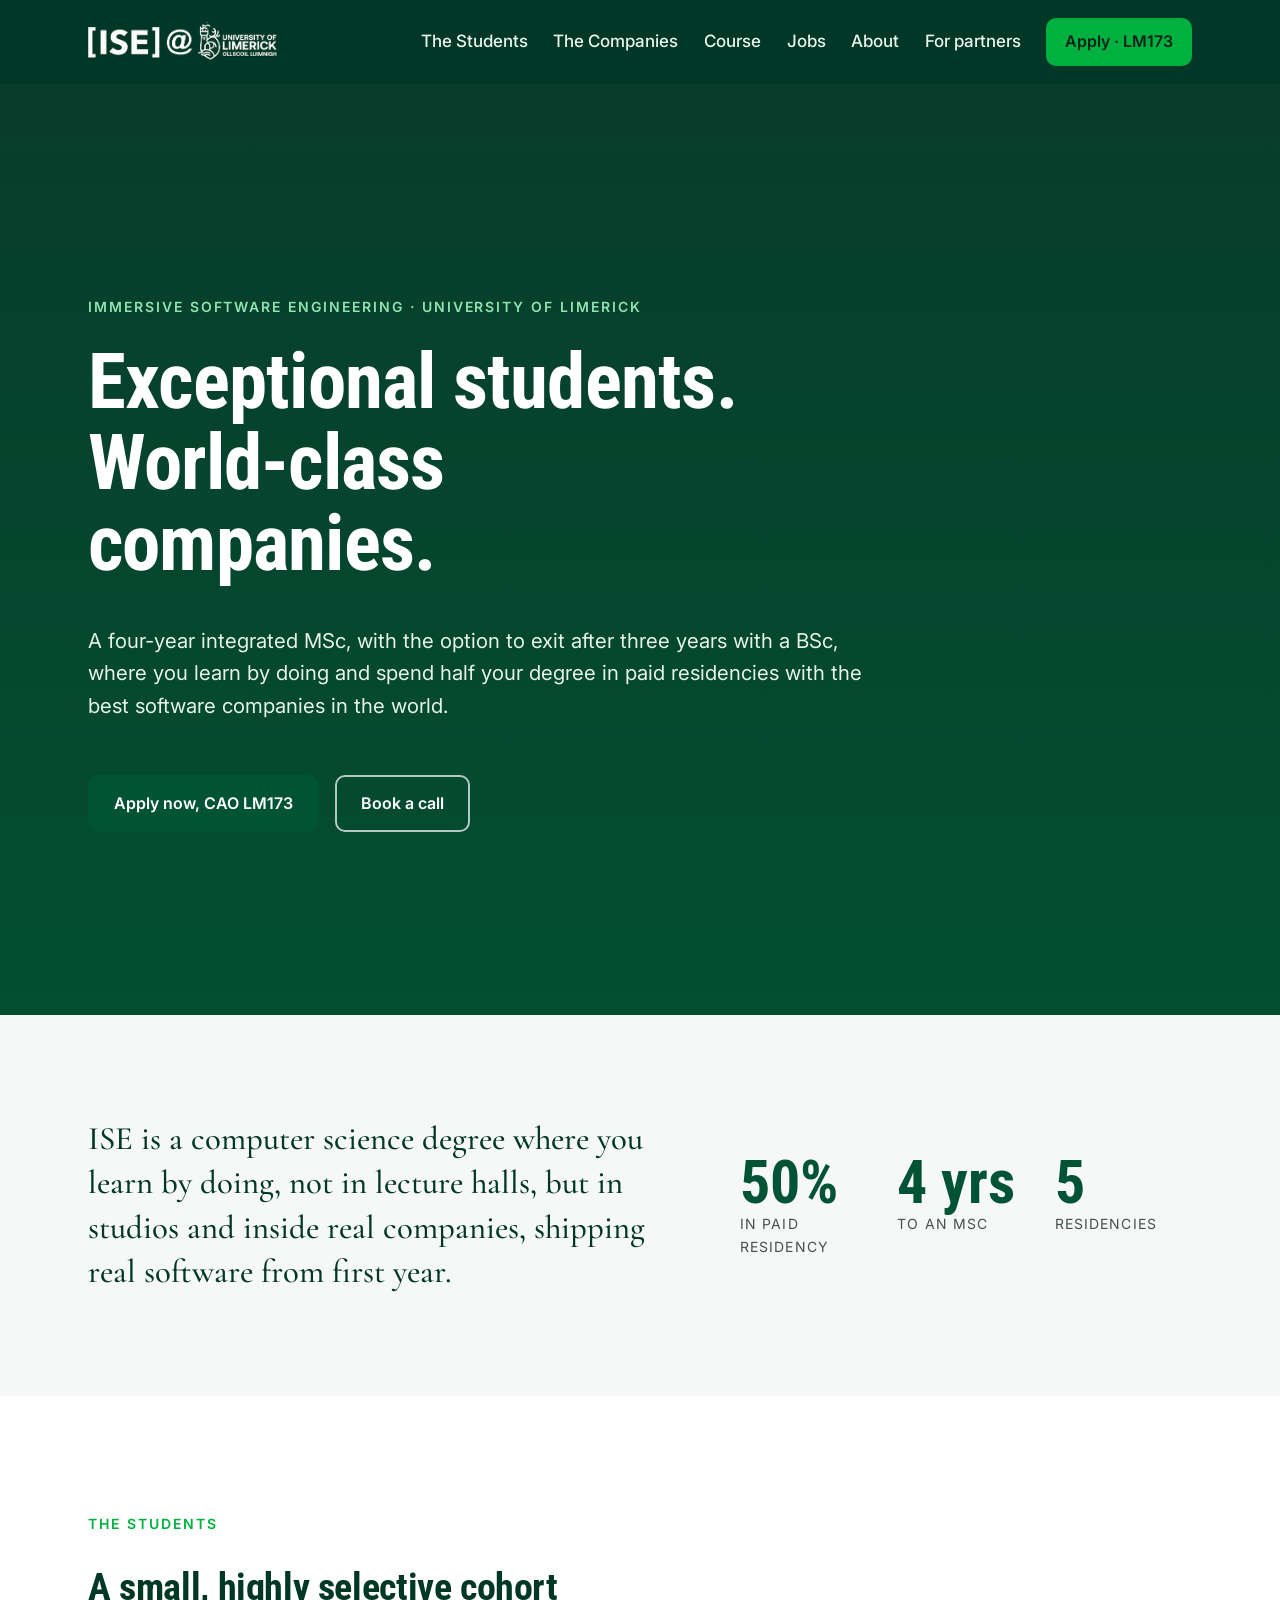
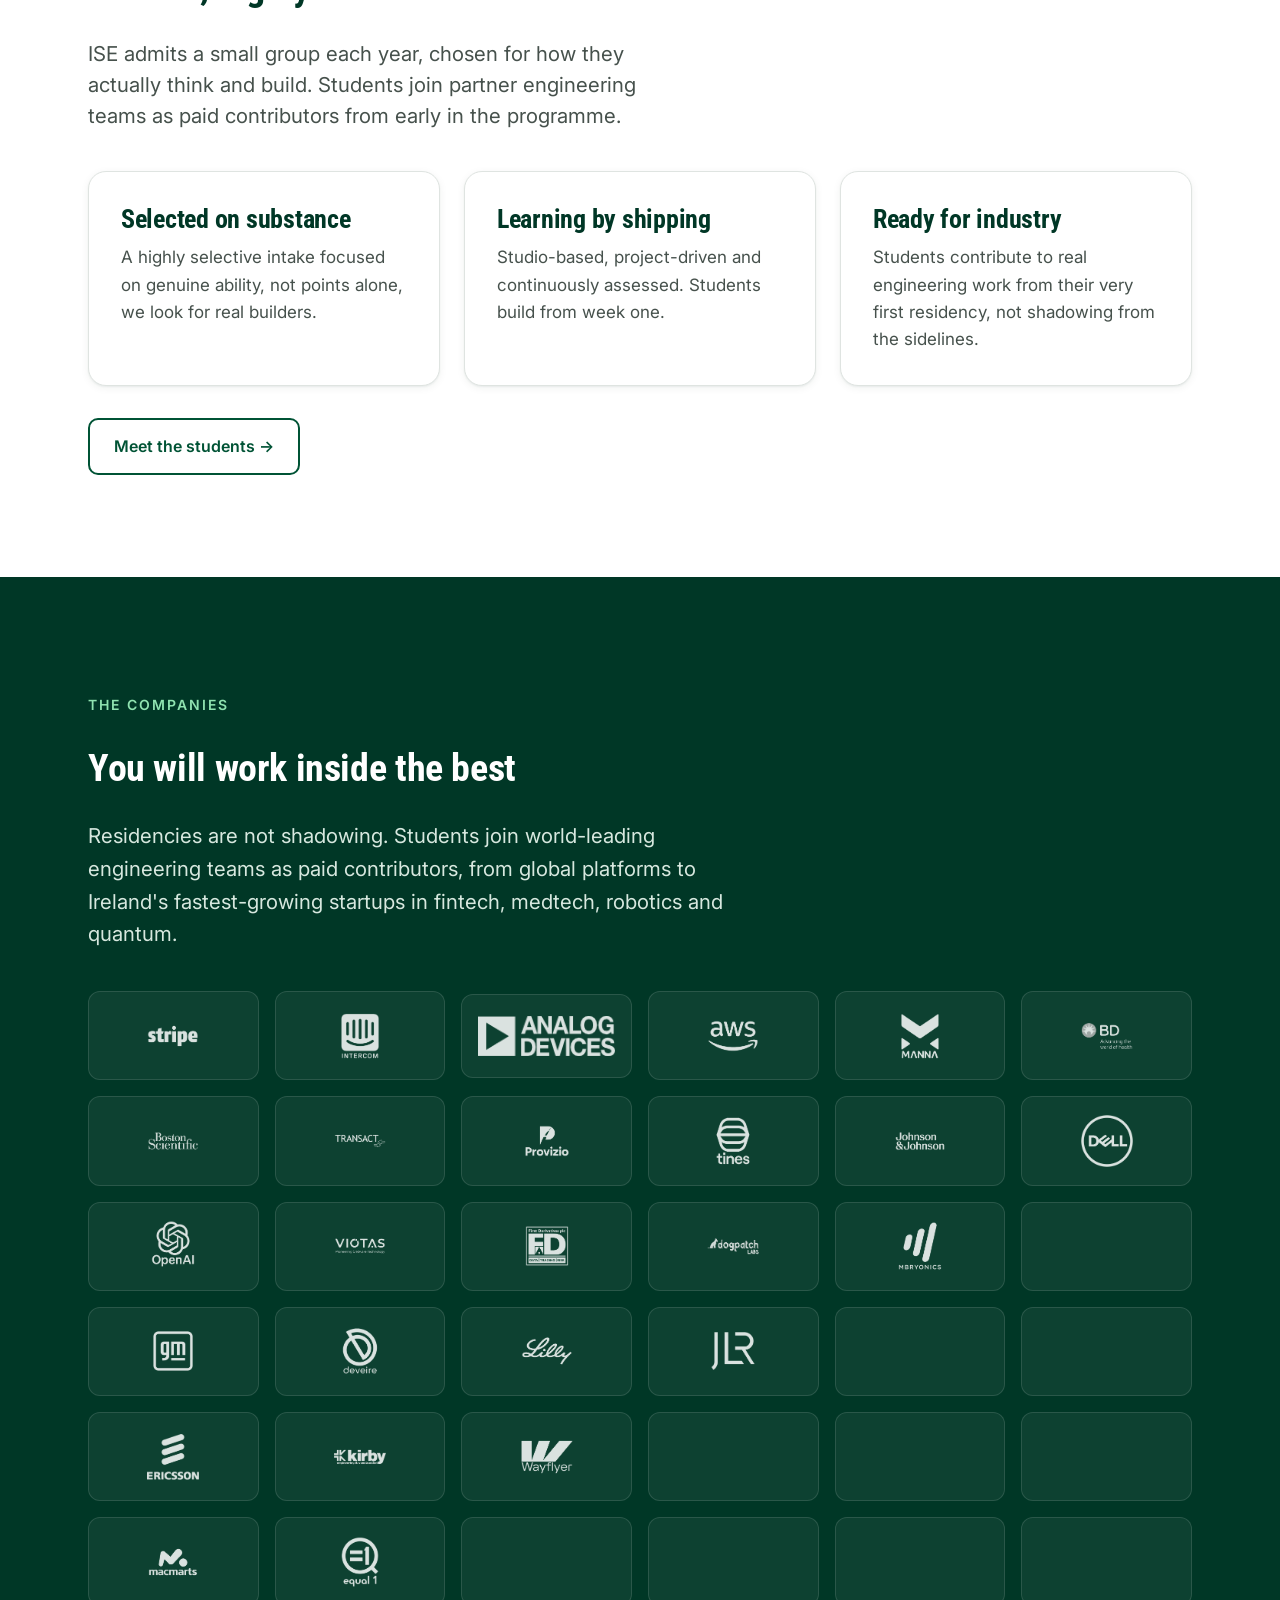
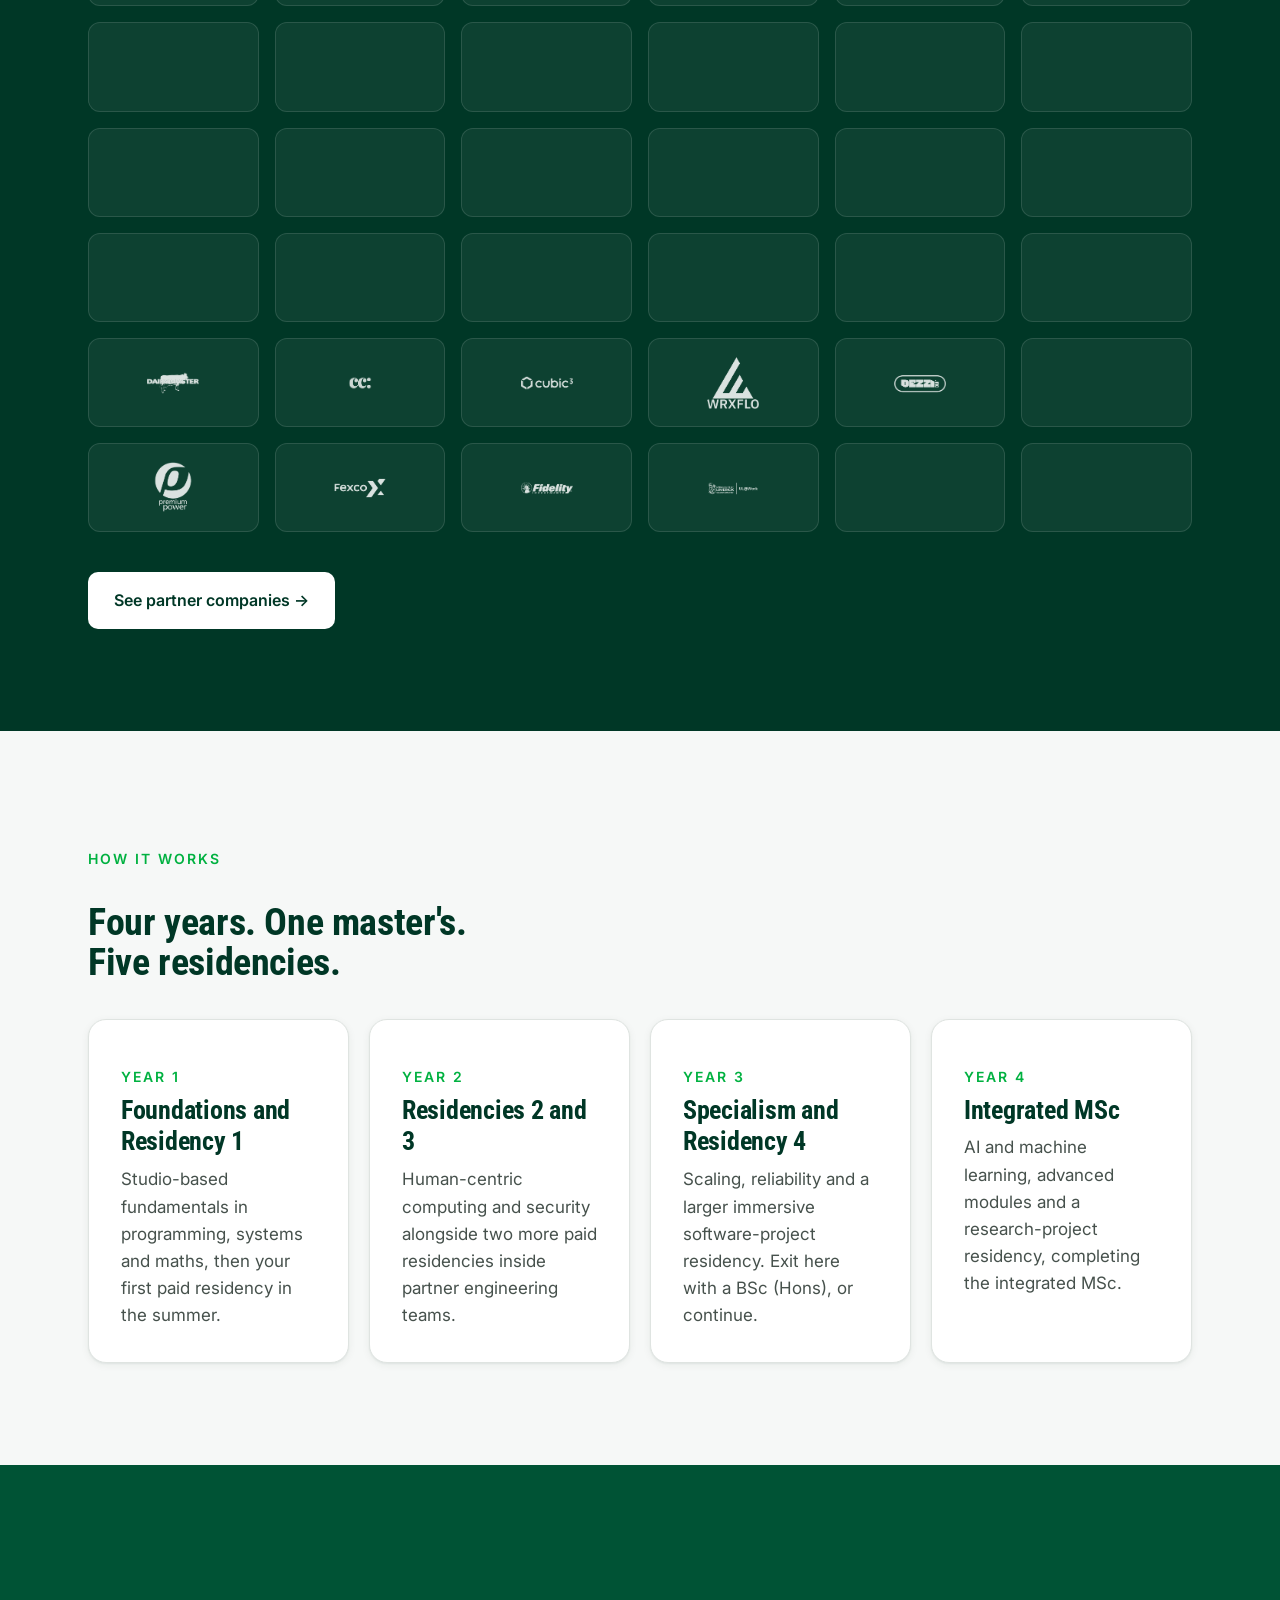
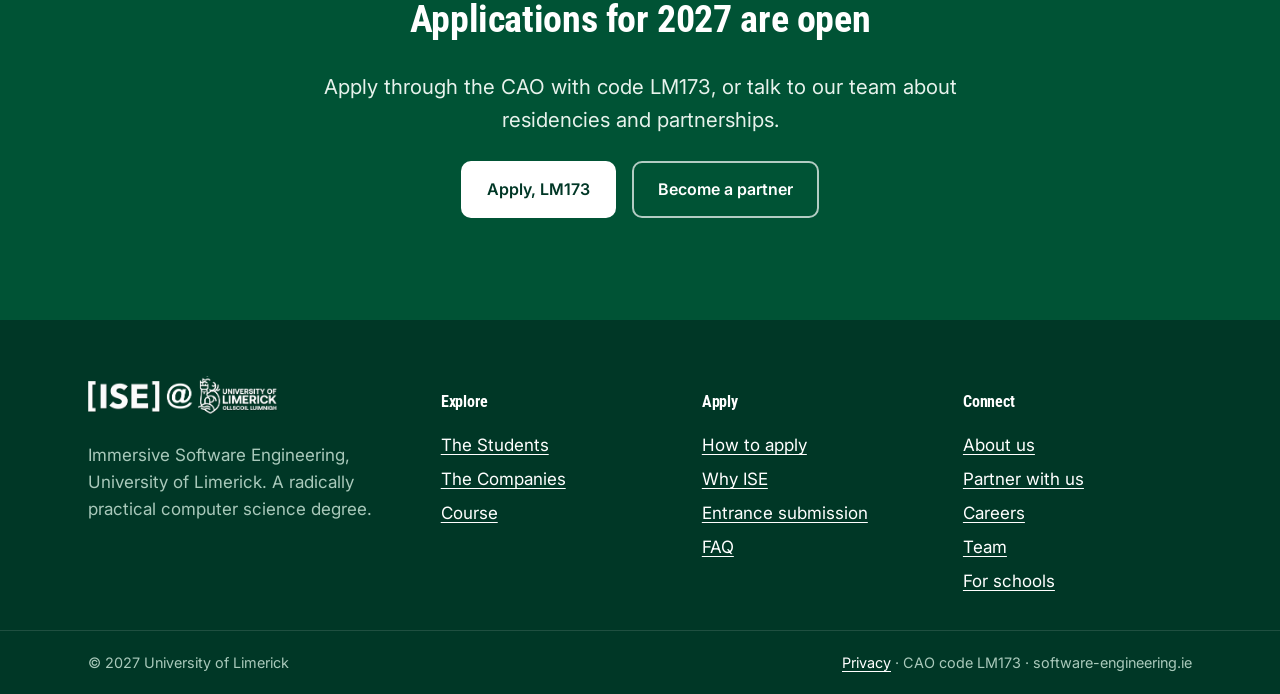
==== home-preview.html @ 16aefa41 "Link testimonial names to LinkedIn; add Justyna's surname Each student's name in the testimonials no" ====
<!doctype html><html lang="en"><head><meta charset="utf-8">
<meta name="viewport" content="width=device-width, initial-scale=1">
<title>ISE, homepage preview</title>
<link rel="preconnect" href="https://fonts.googleapis.com">
<link rel="preconnect" href="https://fonts.gstatic.com" crossorigin>
<link href="https://fonts.googleapis.com/css2?family=Inter:wght@400;500;600;700&family=Cormorant+Garamond:ital,wght@0,500;0,600;1,500&family=Roboto+Condensed:wght@400;500;700&display=swap" rel="stylesheet">
<style>/*
Theme Name: ISE — Hello Elementor Child
Theme URI: https://www.software-engineering.ie
Description: Brand-foundation child theme for Immersive Software Engineering (ISE), University of Limerick. Establishes UL-brand design tokens (colours, typography, spacing) and utility classes consumed by Elementor sections. Parent: Hello Elementor.
Author: ISE / University of Limerick
Template: hello-elementor
Version: 0.1.0
Text Domain: hello-elementor-child
*/

/* =============================================================
   UL BRAND DESIGN TOKENS
   Single CSS source of truth. Mirror these into Elementor
   Site Settings -> Global Colors / Global Fonts.
   Colours confirmed against UL brand guidelines:
     UL Green (core)      #005335   (verify vs #005844 on official kit)
     UL Modern Green      #00B140
     UL Heritage Green    #003726
   Fonts: Saol / Inter / Formula Condensed (brand);
   licence-clean fallbacks: Cormorant Garamond / Inter / Roboto Condensed.
   ============================================================= */
:root {
  /* --- Brand greens --- */
  --ul-green:            #005335;   /* core / primary */
  --ul-green-modern:     #00B140;   /* bright accent, sparing use */
  --ul-green-heritage:   #003726;   /* deep backgrounds, footer */
  --ul-green-050:        #e6efeb;   /* tint for section bands */
  --ul-green-100:        #cde0d8;

  /* --- Neutrals --- */
  --ink:                 #16211c;   /* near-black text, green-cast */
  --ink-70:              #46514c;
  --ink-50:              #6b746f;
  --line:                #dfe4e1;   /* hairline borders */
  --paper:               #ffffff;
  --paper-off:           #f6f8f7;   /* off-white section bg */

  /* --- Typography --- */
  --font-display: "Roboto Condensed", "Formula Condensed", "Arial Narrow", sans-serif; /* Spirit / display */
  --font-serif:   "Cormorant Garamond", "Saol", Georgia, "Times New Roman", serif;      /* Heritage / editorial */
  --font-sans:    "Inter", "Helvetica Neue", Arial, sans-serif;                          /* Modern / body + UI */

  --fs-hero:   clamp(2.75rem, 6vw, 5rem);
  --fs-h1:     clamp(2.25rem, 4.5vw, 3.5rem);
  --fs-h2:     clamp(1.75rem, 3vw, 2.5rem);
  --fs-h3:     clamp(1.25rem, 2vw, 1.6rem);
  --fs-lead:   clamp(1.125rem, 1.6vw, 1.375rem);
  --fs-body:   1.0625rem;
  --fs-small:  0.875rem;
  --lh-tight:  1.05;
  --lh-snug:   1.25;
  --lh-body:   1.6;

  /* --- Spacing / layout --- */
  --container:      1200px;
  --container-wide: 1440px;
  --gutter:         clamp(1rem, 4vw, 3rem);
  --section-y:      clamp(3.5rem, 8vw, 7rem);
  --space-1: .5rem; --space-2: 1rem; --space-3: 1.5rem; --space-4: 2rem;
  --space-5: 3rem; --space-6: 4rem;

  /* --- Form --- */
  --radius:    10px;
  --radius-lg: 18px;
  --shadow-sm: 0 1px 2px rgba(3,55,38,.06), 0 2px 8px rgba(3,55,38,.06);
  --shadow-md: 0 8px 30px rgba(3,55,38,.12);
  --focus:     0 0 0 3px rgba(0,177,64,.45);
  --transition: 200ms cubic-bezier(.2,.6,.2,1);
}

/* =============================================================
   BASE
   ============================================================= */
body {
  font-family: var(--font-sans);
  font-size: var(--fs-body);
  line-height: var(--lh-body);
  color: var(--ink);
  background: var(--paper);
  -webkit-font-smoothing: antialiased;
}
h1,h2,h3,h4,h5 { font-family: var(--font-display); font-weight: 700; line-height: var(--lh-tight); letter-spacing: -0.01em; color: var(--ul-green-heritage); text-transform: none; }
h1 { font-size: var(--fs-h1); }
h2 { font-size: var(--fs-h2); }
h3 { font-size: var(--fs-h3); line-height: var(--lh-snug); }
a { color: var(--ul-green); text-underline-offset: 3px; }
a:hover { color: var(--ul-green-modern); }
:focus-visible { outline: none; box-shadow: var(--focus); border-radius: 4px; }

/* =============================================================
   UTILITY CLASSES  (apply via Elementor "CSS Classes" field)
   ============================================================= */
.ise-container { max-width: var(--container); margin-inline: auto; padding-inline: var(--gutter); }
.ise-section   { padding-block: var(--section-y); }
.ise-band      { background: var(--paper-off); }
.ise-band--green    { background: var(--ul-green); color: #fff; }
.ise-band--heritage { background: var(--ul-green-heritage); color: #fff; }
.ise-band--green h1, .ise-band--green h2, .ise-band--green h3,
.ise-band--heritage h1, .ise-band--heritage h2, .ise-band--heritage h3 { color: #fff; }

/* Eyebrow / kicker label */
.ise-eyebrow {
  font-family: var(--font-sans);
  text-transform: uppercase;
  letter-spacing: .14em;
  font-weight: 600;
  font-size: var(--fs-small);
  color: var(--ul-green-modern);
}

/* Editorial serif accent for pull quotes / lead statements */
.ise-serif  { font-family: var(--font-serif); font-weight: 500; font-size: var(--fs-lead); line-height: 1.4; }
.ise-lead   { font-size: var(--fs-lead); color: var(--ink-70); line-height: 1.5; }

/* Buttons */
.ise-btn {
  display: inline-flex; align-items: center; gap: .5rem;
  font-family: var(--font-sans); font-weight: 600; font-size: 1rem;
  padding: .85rem 1.5rem; border-radius: var(--radius);
  text-decoration: none; transition: var(--transition); cursor: pointer;
  border: 2px solid transparent;
}
.ise-btn--primary { background: var(--ul-green); color: #fff; }
.ise-btn--primary:hover { background: var(--ul-green-modern); color: #052; transform: translateY(-1px); }
.ise-btn--ghost { background: transparent; color: var(--ul-green); border-color: var(--ul-green); }
.ise-btn--ghost:hover { background: var(--ul-green); color: #fff; }
.ise-btn--on-dark { background: #fff; color: var(--ul-green-heritage); }
.ise-btn--on-dark.ise-btn--ghost { background: transparent; color: #fff; border-color: rgba(255,255,255,.7); }

/* Hero overlay (place over full-bleed image) */
.ise-hero { position: relative; color: #fff; }
.ise-hero::before {
  content: ""; position: absolute; inset: 0;
  background: linear-gradient(180deg, rgba(3,55,38,.35) 0%, rgba(0,83,53,.78) 100%);
}
.ise-hero > * { position: relative; z-index: 1; }
.ise-hero h1 { color: #fff; font-size: var(--fs-hero); }

/* Stat block */
.ise-stat__num { font-family: var(--font-display); font-weight: 700; font-size: clamp(2.5rem,5vw,3.75rem); color: var(--ul-green); line-height: 1; }
.ise-stat__label { font-size: var(--fs-small); color: var(--ink-70); text-transform: uppercase; letter-spacing: .08em; }

/* Partner logo wall */
.ise-logo-wall { display: grid; grid-template-columns: repeat(auto-fit, minmax(140px,1fr)); gap: clamp(1rem,3vw,2.5rem); align-items: center; }
.ise-logo-wall img { max-height: 46px; width: auto; margin-inline: auto; filter: grayscale(1); opacity: .7; transition: var(--transition); }
.ise-logo-wall img:hover { filter: none; opacity: 1; }

/* Card */
.ise-card { background: #fff; border: 1px solid var(--line); border-radius: var(--radius-lg); box-shadow: var(--shadow-sm); padding: var(--space-4); transition: var(--transition); }
.ise-card:hover { box-shadow: var(--shadow-md); transform: translateY(-2px); }

/* Rounded media */
.ise-media-round img { border-radius: var(--radius-lg); }

/* Footer (heritage green) */
.ise-footer { background: var(--ul-green-heritage); color: #cfe3da; }
.ise-footer a { color: #fff; }
.ise-footer a:hover { color: var(--ul-green-modern); }

/* --- Brand header/footer with the official white ISE·UL lockup on dark green --- */
.ise-nav { background: var(--ul-green-heritage); }
.ise-nav a { color: #eaf3ee; }
.ise-nav a:hover { color: #fff; }
.ise-logo-wall.ise-logo-wall--mono img { filter: none; opacity: .85; max-height: 52px; }
.ise-logo-wall.ise-logo-wall--mono img:hover { opacity: 1; }

/* --- Partner logo wall: uniform white silhouettes on dark green, in chips --- */
.ise-logo-wall.ise-logo-wall--mono { grid-template-columns: repeat(auto-fit, minmax(150px, 1fr)); }
.ise-logo-cell {
  display: flex; align-items: center; justify-content: center;
  padding: 1.1rem 1rem; min-height: 84px;
  background: rgba(255,255,255,.05);
  border: 1px solid rgba(255,255,255,.12);
  border-radius: 12px;
}
.ise-logo-cell img {
  max-height: 40px; width: auto;
  filter: brightness(0) invert(1);   /* normalise any logo colour to clean white */
  opacity: .82; transition: opacity var(--transition);
}
.ise-logo-cell:hover img { opacity: 1; }

/* --- FAQ accordion --- */
.ise-faq details { border-bottom: 1px solid var(--line); padding: 1.15rem 0; }
.ise-faq summary { cursor: pointer; font-family: var(--font-display); font-weight: 700; font-size: 1.2rem; color: var(--ul-green-heritage); list-style: none; display: flex; justify-content: space-between; gap: 1rem; }
.ise-faq summary::-webkit-details-marker { display: none; }
.ise-faq summary::after { content: "+"; color: var(--ul-green-modern); font-weight: 700; }
.ise-faq details[open] summary::after { content: "\2013"; }
.ise-faq details > p { margin: .75rem 0 0; color: var(--ink-70); max-width: 72ch; }

/* --- Simple two-column prose block --- */
.ise-prose p { max-width: 68ch; color: var(--ink-70); font-size: var(--fs-lead); line-height: 1.55; }

/* --- Photography: split image + text --- */
.ise-split { display: grid; grid-template-columns: 1fr 1fr; align-items: stretch; }
.ise-split img { width: 100%; height: 100%; object-fit: cover; min-height: 360px; display: block; }
.ise-split__text { padding: clamp(2rem, 5vw, 4.5rem); align-self: center; max-width: 640px; }
@media (max-width: 820px){ .ise-split, .ise-split--rev { grid-template-columns: 1fr; } .ise-split--rev > img { order: -1; } .ise-split img { min-height: 260px; } }

/* --- Photography: portrait "meet the cohort" cards --- */
.ise-pcards { display: grid; grid-template-columns: repeat(3, 1fr); gap: 1.5rem; }
.ise-pcard { background: #fff; border: 1px solid var(--line); border-radius: var(--radius-lg); overflow: hidden; box-shadow: var(--shadow-sm); }
.ise-pcard img { width: 100%; height: 300px; object-fit: cover; object-position: top center; display: block; }
.ise-pcard__c { padding: 1.1rem 1.25rem; }
.ise-pcard__c h3 { margin: 0 0 .2rem; font-size: 1.15rem; }
.ise-pcard__c p { margin: 0; color: var(--ink-70); font-size: .95rem; }
@media (max-width: 820px){ .ise-pcards { grid-template-columns: 1fr; } }

/* --- Audience chooser: student flow vs partner flow --- */
.ise-paths { display: grid; grid-template-columns: 1fr 1fr; gap: 1.5rem; }
.ise-path { border-radius: var(--radius-lg); padding: clamp(1.75rem, 3vw, 2.5rem); border: 1px solid var(--line); background: #fff; display: flex; flex-direction: column; box-shadow: var(--shadow-sm); }
.ise-path h3 { font-size: 1.6rem; margin: .25rem 0 .5rem; }
.ise-path p { color: var(--ink-70); margin: 0 0 1.25rem; max-width: 44ch; }
.ise-path .row { margin-top: auto; display: flex; align-items: center; gap: 1.1rem; flex-wrap: wrap; }
.ise-path--dark { background: var(--ul-green-heritage); border-color: transparent; color: #fff; }
.ise-path--dark h3 { color: #fff; }
.ise-path--dark p { color: #d7e8df; }
.ise-path--dark .ise-eyebrow { color: #8fe3b0; }
@media (max-width: 820px){ .ise-paths { grid-template-columns: 1fr; } }

/* --- Student testimonials --- */
.ise-tcards { display: grid; grid-template-columns: repeat(3, 1fr); gap: 1.5rem; }
.ise-tcard { background: #fff; border: 1px solid var(--line); border-radius: var(--radius-lg); padding: 1.75rem; box-shadow: var(--shadow-sm); display: flex; flex-direction: column; gap: 1.1rem; }
.ise-tcard__quote { font-family: var(--font-serif); font-size: 1.22rem; line-height: 1.4; color: var(--ul-green-heritage); margin: 0; }
.ise-tcard__quote::before { content: "\201C"; color: var(--ul-green-modern); font-weight: 700; margin-right: .05em; }
.ise-tcard__who { display: flex; align-items: center; gap: .85rem; margin-top: auto; }
.ise-tcard__who img { width: 54px; height: 54px; border-radius: 50%; object-fit: cover; object-position: top center; flex: none; }
.ise-tcard__name { font-weight: 700; font-family: var(--font-sans); color: var(--ink); line-height: 1.2; }
a.ise-tcard__name { display: inline-flex; align-items: center; text-decoration: none; }
a.ise-tcard__name svg { color: #86938c; transition: color .15s ease; }
a.ise-tcard__name:hover, a.ise-tcard__name:focus-visible { color: var(--ul-green-modern); text-decoration: underline; }
a.ise-tcard__name:hover svg, a.ise-tcard__name:focus-visible svg { color: var(--ul-green-modern); }
.ise-tcard__proj { font-size: .85rem; color: var(--ink-70); }
@media (max-width: 820px){ .ise-tcards { grid-template-columns: 1fr; } }

/* =============================================================
   JOBS BOARD
   ============================================================= */
.jb-toolbar { display: grid; grid-template-columns: 2fr 1fr 1fr 1fr; gap: .75rem; margin-bottom: 1.25rem; }
.jb-toolbar input, .jb-toolbar select {
  font-family: var(--font-sans); font-size: 1rem; padding: .8rem 1rem;
  border: 1px solid var(--line); border-radius: var(--radius); background: #fff; color: var(--ink); width: 100%;
}
.jb-toolbar input:focus, .jb-toolbar select:focus { outline: none; box-shadow: var(--focus); border-color: var(--ul-green); }
.jb-count { color: var(--ink-70); font-size: .9rem; margin-bottom: 1rem; }
.jb-grid { display: grid; grid-template-columns: repeat(auto-fill, minmax(320px, 1fr)); gap: 1.25rem; }
.jb-card { background: #fff; border: 1px solid var(--line); border-radius: var(--radius-lg); padding: 1.5rem; box-shadow: var(--shadow-sm); display: flex; flex-direction: column; gap: .85rem; transition: var(--transition); cursor: pointer; }
.jb-card:hover { box-shadow: var(--shadow-md); transform: translateY(-2px); }
.jb-card__top { display: flex; align-items: center; gap: .9rem; }
.jb-logo { width: 48px; height: 48px; border-radius: 12px; background: var(--ul-green-heritage); display: flex; align-items: center; justify-content: center; flex: none; }
.jb-logo img { max-width: 30px; max-height: 26px; filter: brightness(0) invert(1); }
.jb-title { font-family: var(--font-display); font-weight: 700; font-size: 1.2rem; color: var(--ul-green-heritage); margin: 0; line-height: 1.15; }
.jb-company { font-size: .9rem; color: var(--ink-70); margin-top: .15rem; }
.jb-summary { margin: 0; color: var(--ink-70); font-size: .95rem; line-height: 1.5; }
.jb-tags { display: flex; flex-wrap: wrap; gap: .4rem; }
.jb-tag { font-size: .78rem; font-weight: 600; letter-spacing: .02em; color: var(--ul-green); background: var(--ul-green-050); border-radius: 999px; padding: .25rem .7rem; }
.jb-card__foot { display: flex; align-items: center; justify-content: space-between; margin-top: auto; padding-top: .4rem; }
.jb-posted { font-size: .82rem; color: var(--ink-50); }
.jb-view { font-family: var(--font-sans); font-weight: 600; color: var(--ul-green); background: none; border: 0; cursor: pointer; font-size: .95rem; }
.jb-empty { text-align: center; color: var(--ink-70); padding: 3rem 1rem; font-size: 1.05rem; }

/* modal */
.jb-modal { position: fixed; inset: 0; z-index: 999; display: flex; align-items: flex-start; justify-content: center; padding: 5vh 1rem; background: rgba(3,55,38,.55); overflow-y: auto; }
.jb-modal[hidden] { display: none; }
.jb-modal__box { background: #fff; border-radius: var(--radius-lg); max-width: 640px; width: 100%; padding: clamp(1.5rem, 4vw, 2.5rem); position: relative; box-shadow: var(--shadow-md); }
.jb-modal__close { position: absolute; top: 1rem; right: 1rem; width: 38px; height: 38px; border-radius: 50%; border: 1px solid var(--line); background: #fff; font-size: 1.3rem; line-height: 1; cursor: pointer; color: var(--ink-70); }
.jb-modal__close:hover { background: var(--paper-off); }
.jb-modal h3 { font-size: 1.7rem; margin: .25rem 0 .3rem; }
.jb-modal .jb-company { font-size: 1rem; }
.jb-modal__meta { display: flex; flex-wrap: wrap; gap: .5rem; margin: 1rem 0; }
.jb-modal__desc { color: var(--ink-70); line-height: 1.65; }
.jb-modal__desc ul { padding-left: 1.1rem; }
.jb-modal__apply { margin-top: 1.5rem; }
@media (max-width: 820px){ .jb-toolbar { grid-template-columns: 1fr 1fr; } .jb-toolbar input { grid-column: 1 / -1; } }

/* =============================================================
   RESIDENCY JOB BOARD (mirrors the ISE Softr board structure)
   ============================================================= */
.rb-rounds { display: grid; grid-template-columns: repeat(3, 1fr); gap: .75rem; max-width: 860px; }
.rb-round-btn { display: block; text-align: center; padding: .9rem 1rem; border-radius: var(--radius); font-weight: 600; font-family: var(--font-sans); text-decoration: none; font-size: .98rem; }
.rb-round-btn--closed { background: rgba(255,255,255,.12); color: #a9c9bb; cursor: default; }
.rb-round-btn--post { background: var(--ul-green-modern); color: #04231a; }
.rb-round-btn--post:hover { filter: brightness(1.05); }
@media (max-width: 700px){ .rb-rounds { grid-template-columns: 1fr 1fr; } }

.rb-round { margin-bottom: 3rem; }
.rb-round__head { text-align: center; margin-bottom: 1.25rem; }
.rb-search { width: 100%; font-family: var(--font-sans); font-size: 1rem; padding: .85rem 1.1rem; border: 1px solid var(--line); border-radius: var(--radius); background: #fff; color: var(--ink); margin-bottom: 1rem; }
.rb-search:focus { outline: none; box-shadow: var(--focus); border-color: var(--ul-green); }
.rb-count { color: var(--ink-70); font-size: .88rem; margin-bottom: 1rem; }
.rb-pos { background: #fff; border: 1px solid var(--line); border-radius: var(--radius-lg); padding: 1.5rem 1.75rem; box-shadow: var(--shadow-sm); margin-bottom: 1rem; }
.rb-pos__title { font-family: var(--font-display); font-weight: 700; font-size: 1.3rem; color: var(--ul-green-heritage); margin: 0 0 1rem; padding-bottom: .8rem; border-bottom: 1px solid var(--line); }
.rb-pos__grid { display: grid; grid-template-columns: repeat(4, 1fr); gap: 1.25rem; }
.rb-label { display: block; font-size: .72rem; text-transform: uppercase; letter-spacing: .08em; color: var(--ink-50); margin-bottom: .3rem; }
.rb-val { color: var(--ink); font-size: .95rem; word-break: break-word; }
.rb-val a { color: var(--ul-green); }
.rb-empty { color: var(--ink-70); padding: 1.5rem 0; }
@media (max-width: 820px){ .rb-pos__grid { grid-template-columns: 1fr 1fr; } }
@media (max-width: 520px){ .rb-pos__grid { grid-template-columns: 1fr; } }

/* Residency board: company logo tile in position cards */
.rb-pos__head { display: flex; align-items: center; gap: .9rem; margin-bottom: 1rem; padding-bottom: .8rem; border-bottom: 1px solid var(--line); }
.rb-pos__head .rb-pos__title { margin: 0; padding: 0; border: 0; }
.rb-logo { width: 46px; height: 46px; border-radius: 10px; background: var(--ul-green-heritage); display: flex; align-items: center; justify-content: center; flex: none; }
.rb-logo img { max-width: 28px; max-height: 24px; filter: brightness(0) invert(1); }

/* Residency board: search + skill filter tools, skills row */
.rb-tools { display: grid; grid-template-columns: 2fr 1fr; gap: .75rem; margin-bottom: 1rem; }
.rb-tools .rb-search { margin-bottom: 0; }
.rb-skill-filter { font-family: var(--font-sans); font-size: 1rem; padding: .85rem 1.1rem; border: 1px solid var(--line); border-radius: var(--radius); background: #fff; color: var(--ink); }
.rb-skill-filter:focus { outline: none; box-shadow: var(--focus); border-color: var(--ul-green); }
.rb-skills { margin-top: 1rem; display: flex; flex-wrap: wrap; gap: .4rem; align-items: center; }
.rb-skills__label { font-size: .72rem; text-transform: uppercase; letter-spacing: .08em; color: var(--ink-50); margin-right: .25rem; }
@media (max-width: 600px){ .rb-tools { grid-template-columns: 1fr; } }

/* Student profiles + directory */
.sp-grid { display: grid; grid-template-columns: 1fr 1fr; gap: 2rem; align-items: start; }
@media (max-width: 820px){ .sp-grid { grid-template-columns: 1fr; } }
.sp-card { background: #fff; border: 1px solid var(--line); border-radius: var(--radius-lg); box-shadow: var(--shadow-sm); padding: 1.75rem; }
.sp-card__head { display: flex; align-items: center; gap: 1rem; margin-bottom: 1rem; }
.sp-photo { width: 72px; height: 72px; border-radius: 50%; object-fit: cover; object-position: top center; flex: none; }
.sp-photo--initials { display: flex; align-items: center; justify-content: center; background: var(--ul-green); color: #fff; font-family: var(--font-display); font-weight: 700; font-size: 1.7rem; }
.sp-name { margin: 0; font-size: 1.35rem; }
.sp-headline { color: var(--ul-green); font-weight: 600; font-size: .95rem; }
.sp-bio { color: var(--ink-70); line-height: 1.55; }
.sp-skills { display: flex; flex-wrap: wrap; gap: .4rem; align-items: center; margin: 1rem 0 0; }
.sp-links { display: flex; gap: 1.25rem; margin-top: 1rem; }
.sp-links a { font-weight: 600; color: var(--ul-green); }
.sp-directory { display: grid; grid-template-columns: repeat(auto-fill, minmax(300px, 1fr)); gap: 1.5rem; }
.ise-form label { font-weight: 600; font-size: .9rem; color: var(--ink); }

/* In-app apply + favourites + applications */
.rb-apply-row { margin-top: 1rem; }
.rb-applied { color: var(--ul-green); font-weight: 700; font-size: .9rem; }
.sp-dir-item { position: relative; }
.sp-fav { position: absolute; top: 1.1rem; right: 1.1rem; z-index: 2; width: 38px; height: 38px; border-radius: 50%; border: 1px solid var(--line); background: #fff; color: #c9ccca; font-size: 1.1rem; line-height: 1; cursor: pointer; transition: var(--transition); }
.sp-fav:hover { color: #e0245e; }
.sp-fav.is-fav { color: #e0245e; border-color: #f2c9d5; background: #fff5f8; }
.sp-savedonly { display: flex; align-items: center; gap: .4rem; white-space: nowrap; font-size: .9rem; color: var(--ink-70); }
.sp-count { color: var(--ink-70); font-size: .88rem; margin-bottom: 1rem; }

/* Residency bookmarking (student "Save" on the board) */
.rb-apply-row { display: flex; align-items: center; gap: .6rem; flex-wrap: wrap; }
.rb-bm { background: none; border: 1px solid var(--line); border-radius: 999px; padding: .5rem .95rem; font-family: var(--font-sans); font-weight: 600; font-size: .85rem; color: var(--ink-70); cursor: pointer; transition: var(--transition); }
.rb-bm:hover { color: var(--ul-green); border-color: var(--ul-green); }
.rb-bm.is-bm { color: var(--ul-green); border-color: var(--ul-green); background: var(--ul-green-050); }

/* Skill-match badges */
.rb-match { margin-left: auto; align-self: center; font-family: var(--font-sans); font-size: .78rem; font-weight: 700; color: var(--ul-green); background: var(--ul-green-050); border-radius: 999px; padding: .22rem .65rem; white-space: nowrap; }
.sp-match { position: absolute; top: 1.1rem; left: 1.1rem; margin: 0; z-index: 2; }
.sp-rolematch { margin: 0 0 1rem; color: var(--ink-70); font-size: .92rem; }
.sp-rolematch select { padding: .5rem .7rem; border: 1px solid var(--line); border-radius: 8px; font-family: var(--font-sans); }

/* GitHub repos on profile + dashboards */
.sp-repos { margin-top: 1rem; }
.sp-repos ul { margin: .4rem 0 0; padding-left: 1.1rem; color: var(--ink-70); }
.sp-repos li { margin: .2rem 0; }
.ise-stats-row { display: flex; flex-wrap: wrap; gap: 2.5rem; margin: 1rem 0 2rem; }
.ise-dash-grid { display: grid; grid-template-columns: repeat(2, 1fr); gap: 1.5rem; }
.ise-dash-list { list-style: none; margin: .5rem 0 0; padding: 0; }
.ise-dash-list li { display: flex; justify-content: space-between; gap: 1rem; padding: .45rem 0; border-bottom: 1px solid var(--line); }
.ise-dash-list li:last-child { border-bottom: 0; }
@media (max-width: 700px){ .ise-dash-grid { grid-template-columns: 1fr; } }

/* =============================================================
   MOBILE FIXES — collapse inline multi-column grids, stop overflow
   (inline grid styles have no media queries, so target them here)
   ============================================================= */
html, body { overflow-x: hidden; }
@media (max-width: 820px){
  [style*="grid-template-columns:repeat(3"], [style*="grid-template-columns: repeat(3"],
  [style*="grid-template-columns:repeat(4"], [style*="grid-template-columns: repeat(4"] { grid-template-columns: 1fr !important; }
  .ise-stats-row { gap: 1.25rem 2rem !important; }
}
@media (max-width: 680px){
  [style*="grid-template-columns:repeat(2"], [style*="grid-template-columns: repeat(2"],
  [style*="grid-template-columns:1.3fr 1fr"], [style*="grid-template-columns:1.1fr 1fr"],
  [style*="grid-template-columns:1.4fr 1fr 1fr 1fr"] { grid-template-columns: 1fr !important; }
  .ise-container { padding-inline: 1.1rem; }
}

*{box-sizing:border-box} body{margin:0} img{max-width:100%}
</style></head><body><div class="ise-nav" style="">
<div class="ise-container" style="display:flex;align-items:center;justify-content:space-between;padding-block:1.15rem;gap:1rem;flex-wrap:wrap;">
  <a href="/" style="display:inline-flex;align-items:center;"><img src="[data-uri]" alt="Immersive Software Engineering · University of Limerick" style="height:40px;width:auto;"></a>
  <nav style="display:flex;gap:1.6rem;align-items:center;font-weight:500;flex-wrap:wrap;">
    <a href="/students" style="text-decoration:none;">The Students</a>
    <a href="/companies" style="text-decoration:none;">The Companies</a>
    <a href="#course" style="text-decoration:none;">Course</a>
    <a href="/jobs" style="text-decoration:none;">Jobs</a>
    <a href="/about" style="text-decoration:none;">About</a>
    <a href="/become-a-partner" style="text-decoration:none;">For partners</a>
    <a class="ise-btn ise-btn--primary" href="https://www.ul.ie/study/undergraduate/immersive-software-engineering-bsc-or-msc" target="_blank" rel="noopener" style="padding:.55rem 1.05rem;background:var(--ul-green-modern);color:#04231a;">Apply · LM173</a>
  </nav>
</div></div><div class="ise-hero" style="background:#0a3f2c;padding-block:var(--section-y);">
<div class="ise-container" style="min-height:clamp(560px,78vh,720px);display:flex;flex-direction:column;justify-content:center;padding-block:6rem 5rem;">
  <p class="ise-eyebrow" style="color:#8fe3b0;">Immersive Software Engineering · University of Limerick</p>
  <h1 style="color:#fff;font-size:var(--fs-hero);margin:.6rem 0 1.25rem;max-width:17ch;">Exceptional students. World-class companies.</h1>
  <p style="font-size:var(--fs-lead);color:#e7f2ec;max-width:60ch;">A four-year integrated MSc, with the option to exit after three years with a BSc, where you learn by doing and spend half your degree in paid residencies with the best software companies in the world.</p>
  <div style="display:flex;gap:1rem;flex-wrap:wrap;margin-top:2rem;">
    <a class="ise-btn ise-btn--primary" href="https://www.ul.ie/study/undergraduate/immersive-software-engineering-bsc-or-msc" target="_blank" rel="noopener">Apply now, CAO LM173</a>
    <a class="ise-btn ise-btn--ghost ise-btn--on-dark" href="https://outlook.office365.com/owa/calendar/ISERPCallBookingPage@ulcampus.onmicrosoft.com/bookings/" target="_blank" rel="noopener">Book a call</a>
  </div>
</div></div><div class="ise-band" style="padding-block:var(--section-y);">
<div class="ise-container" style="display:grid;grid-template-columns:1.3fr 1fr;gap:clamp(2rem,5vw,4rem);align-items:center;">
  <p class="ise-serif" style="font-size:clamp(1.4rem,2.6vw,2.05rem);color:var(--ul-green-heritage);line-height:1.35;margin:0;">ISE is a computer science degree where you learn by doing, not in lecture halls, but in studios and inside real companies, shipping real software from first year.</p>
  <div style="display:grid;grid-template-columns:repeat(3,1fr);gap:1.25rem;">
    <div><div class="ise-stat__num">50%</div><div class="ise-stat__label">in paid residency</div></div>
    <div><div class="ise-stat__num">4 yrs</div><div class="ise-stat__label">to an MSc</div></div>
    <div><div class="ise-stat__num">5</div><div class="ise-stat__label">residencies</div></div>
  </div>
</div></div><div class="" style="padding-block:var(--section-y);">
<div class="ise-container">
  <div style="max-width:54ch;margin-bottom:2.5rem;">
    <p class="ise-eyebrow">The Students</p>
    <h2>A small, highly selective cohort</h2>
    <p class="ise-lead">ISE admits a small group each year, chosen for how they actually think and build. Students join partner engineering teams as paid contributors from early in the programme.</p>
  </div>
  <div style="display:grid;grid-template-columns:repeat(3,1fr);gap:1.5rem;">
    <div class="ise-card" style="background:#fff;border-color:var(--line);"><h3 style="color:var(--ul-green-heritage);margin:0 0 .5rem;">Selected on substance</h3><p style="margin:0;color:var(--ink-70);">A highly selective intake focused on genuine ability, not points alone, we look for real builders.</p></div>
    <div class="ise-card" style="background:#fff;border-color:var(--line);"><h3 style="color:var(--ul-green-heritage);margin:0 0 .5rem;">Learning by shipping</h3><p style="margin:0;color:var(--ink-70);">Studio-based, project-driven and continuously assessed. Students build from week one.</p></div>
    <div class="ise-card" style="background:#fff;border-color:var(--line);"><h3 style="color:var(--ul-green-heritage);margin:0 0 .5rem;">Ready for industry</h3><p style="margin:0;color:var(--ink-70);">Students contribute to real engineering work from their very first residency, not shadowing from the sidelines.</p></div>
  </div>
  <div style="margin-top:2rem;"><a class="ise-btn ise-btn--ghost" href="/students">Meet the students →</a></div>
</div></div><div class="ise-band--heritage" style="padding-block:var(--section-y);">
<div class="ise-container">
  <div style="max-width:58ch;margin-bottom:2.5rem;">
    <p class="ise-eyebrow" style="color:#8fe3b0;">The Companies</p>
    <h2 style="color:#fff;">You will work inside the best</h2>
    <p style="color:#d7e8df;font-size:var(--fs-lead);">Residencies are not shadowing. Students join world-leading engineering teams as paid contributors, from global platforms to Ireland's fastest-growing startups in fintech, medtech, robotics and quantum.</p>
  </div>
  <div class="ise-logo-wall ise-logo-wall--mono" style="gap:1rem;margin-top:.5rem;"><div class="ise-logo-cell"><img src="[data-uri]" alt="Stripe" loading="lazy" decoding="async"></div><div class="ise-logo-cell"><img src="[data-uri]" alt="Intercom" loading="lazy" decoding="async"></div><div class="ise-logo-cell"><img src="[data-uri]" alt="Analog Devices" loading="lazy" decoding="async"></div><div class="ise-logo-cell"><img src="[data-uri]" alt="AWS" loading="lazy" decoding="async"></div><div class="ise-logo-cell"><img src="[data-uri]" alt="Manna" loading="lazy" decoding="async"></div><div class="ise-logo-cell"><img src="[data-uri]" alt="BD" loading="lazy" decoding="async"></div><div class="ise-logo-cell"><img src="[data-uri]" alt="Boston Scientific" loading="lazy" decoding="async"></div><div class="ise-logo-cell"><img src="[data-uri]" alt="Transact" loading="lazy" decoding="async"></div><div class="ise-logo-cell"><img src="[data-uri]" alt="Provizio" loading="lazy" decoding="async"></div><div class="ise-logo-cell"><img src="[data-uri]" alt="Tines" loading="lazy" decoding="async"></div><div class="ise-logo-cell"><img src="[data-uri]" alt="Johnson & Johnson" loading="lazy" decoding="async"></div><div class="ise-logo-cell"><img src="[data-uri]" alt="Dell" loading="lazy" decoding="async"></div><div class="ise-logo-cell"><img src="[data-uri]" alt="OpenAI" loading="lazy" decoding="async"></div><div class="ise-logo-cell"><img src="[data-uri]" alt="Viotas" loading="lazy" decoding="async"></div><div class="ise-logo-cell"><img src="[data-uri]" alt="First Derivatives" loading="lazy" decoding="async"></div><div class="ise-logo-cell"><img src="[data-uri]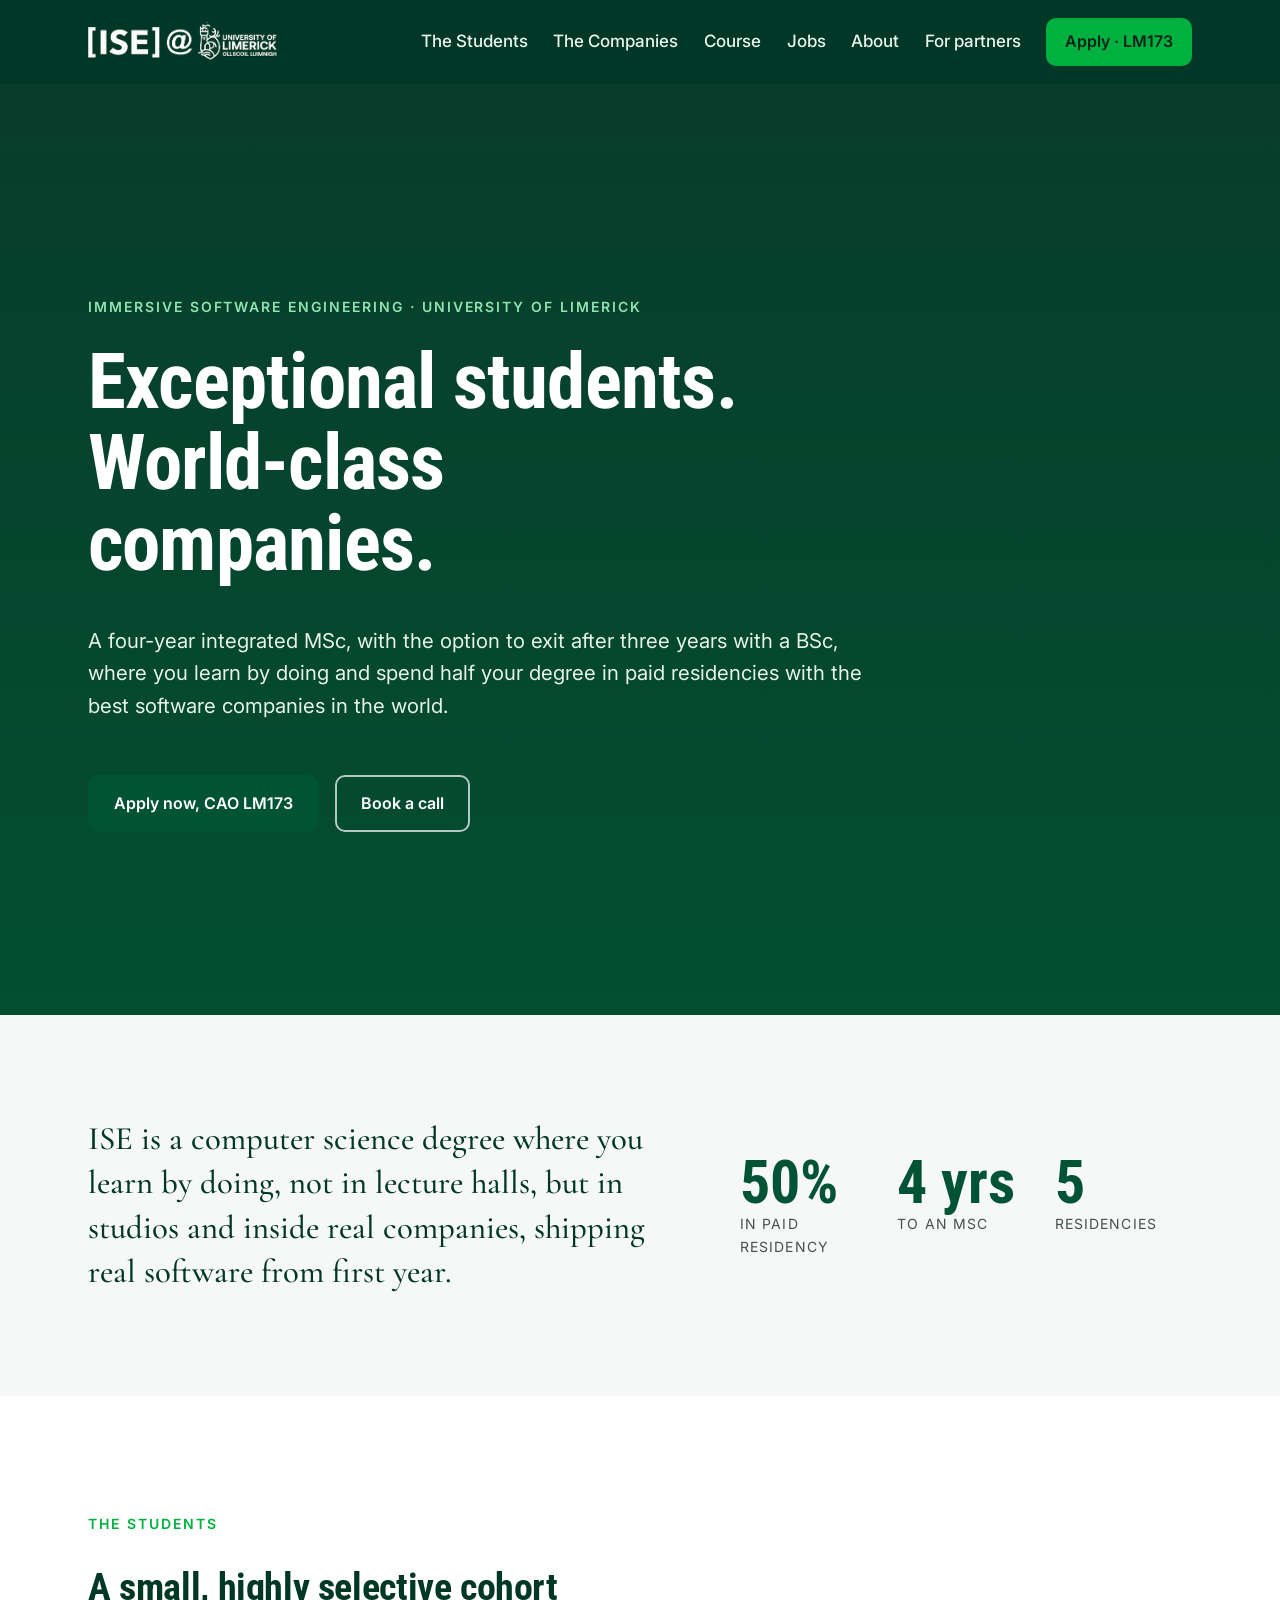
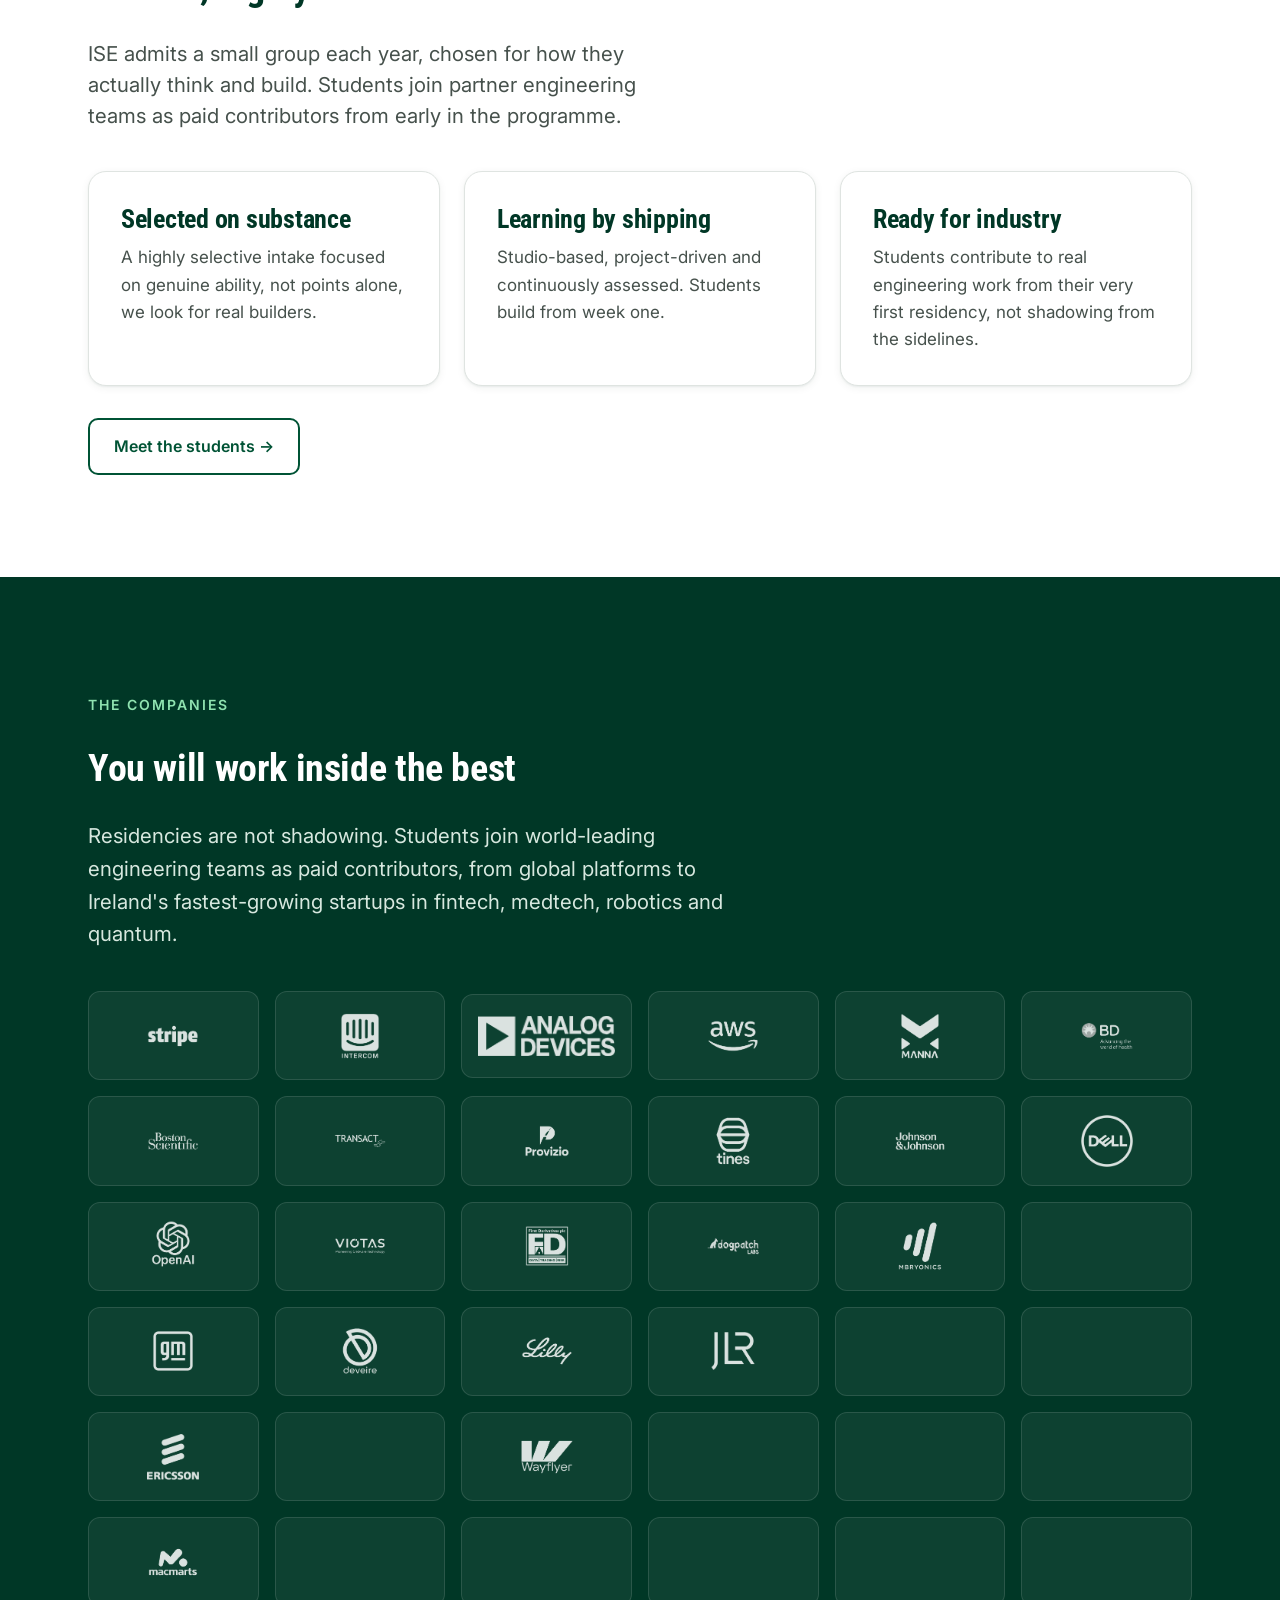
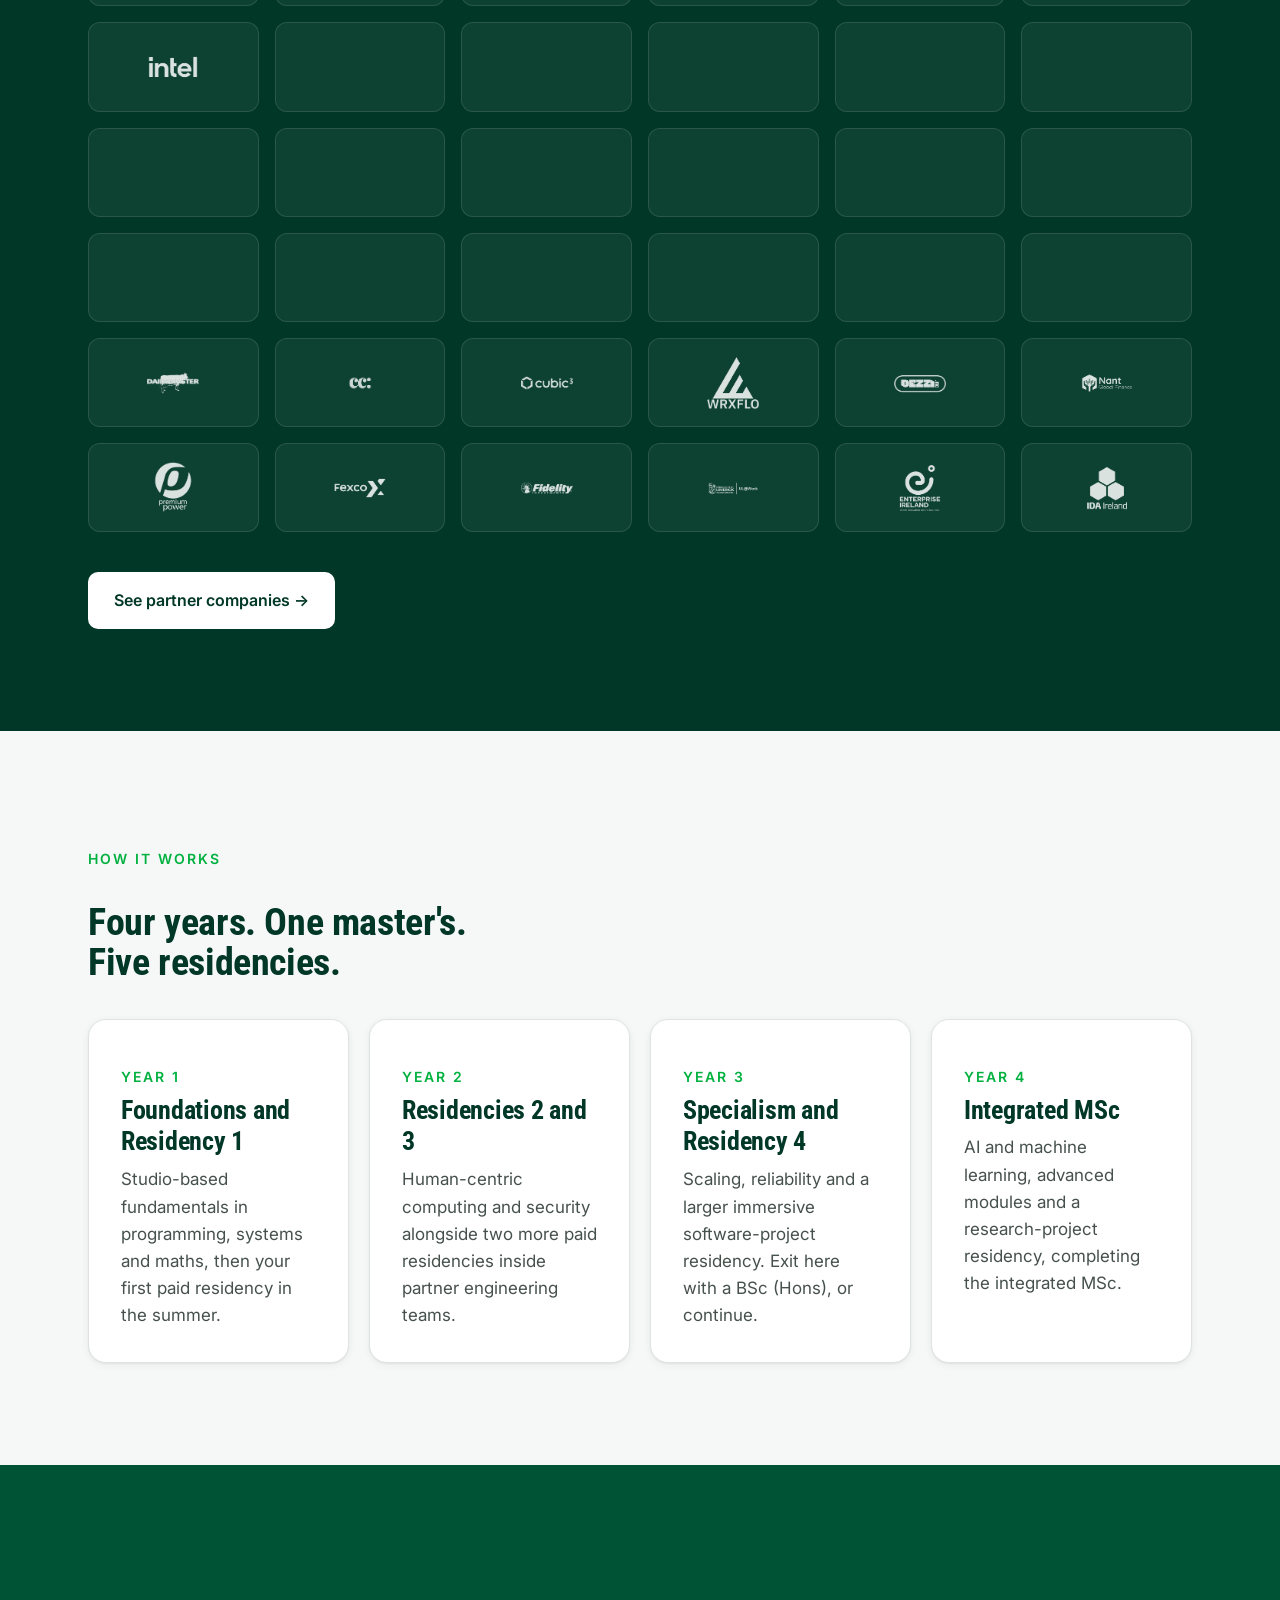
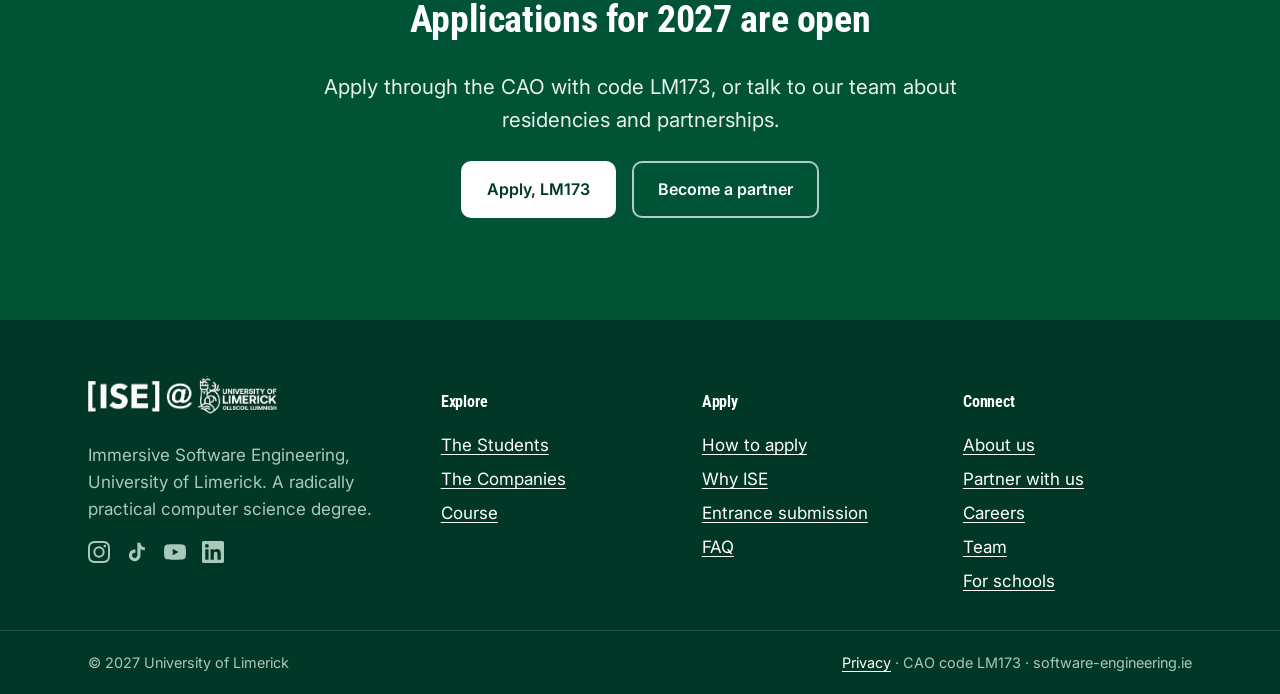
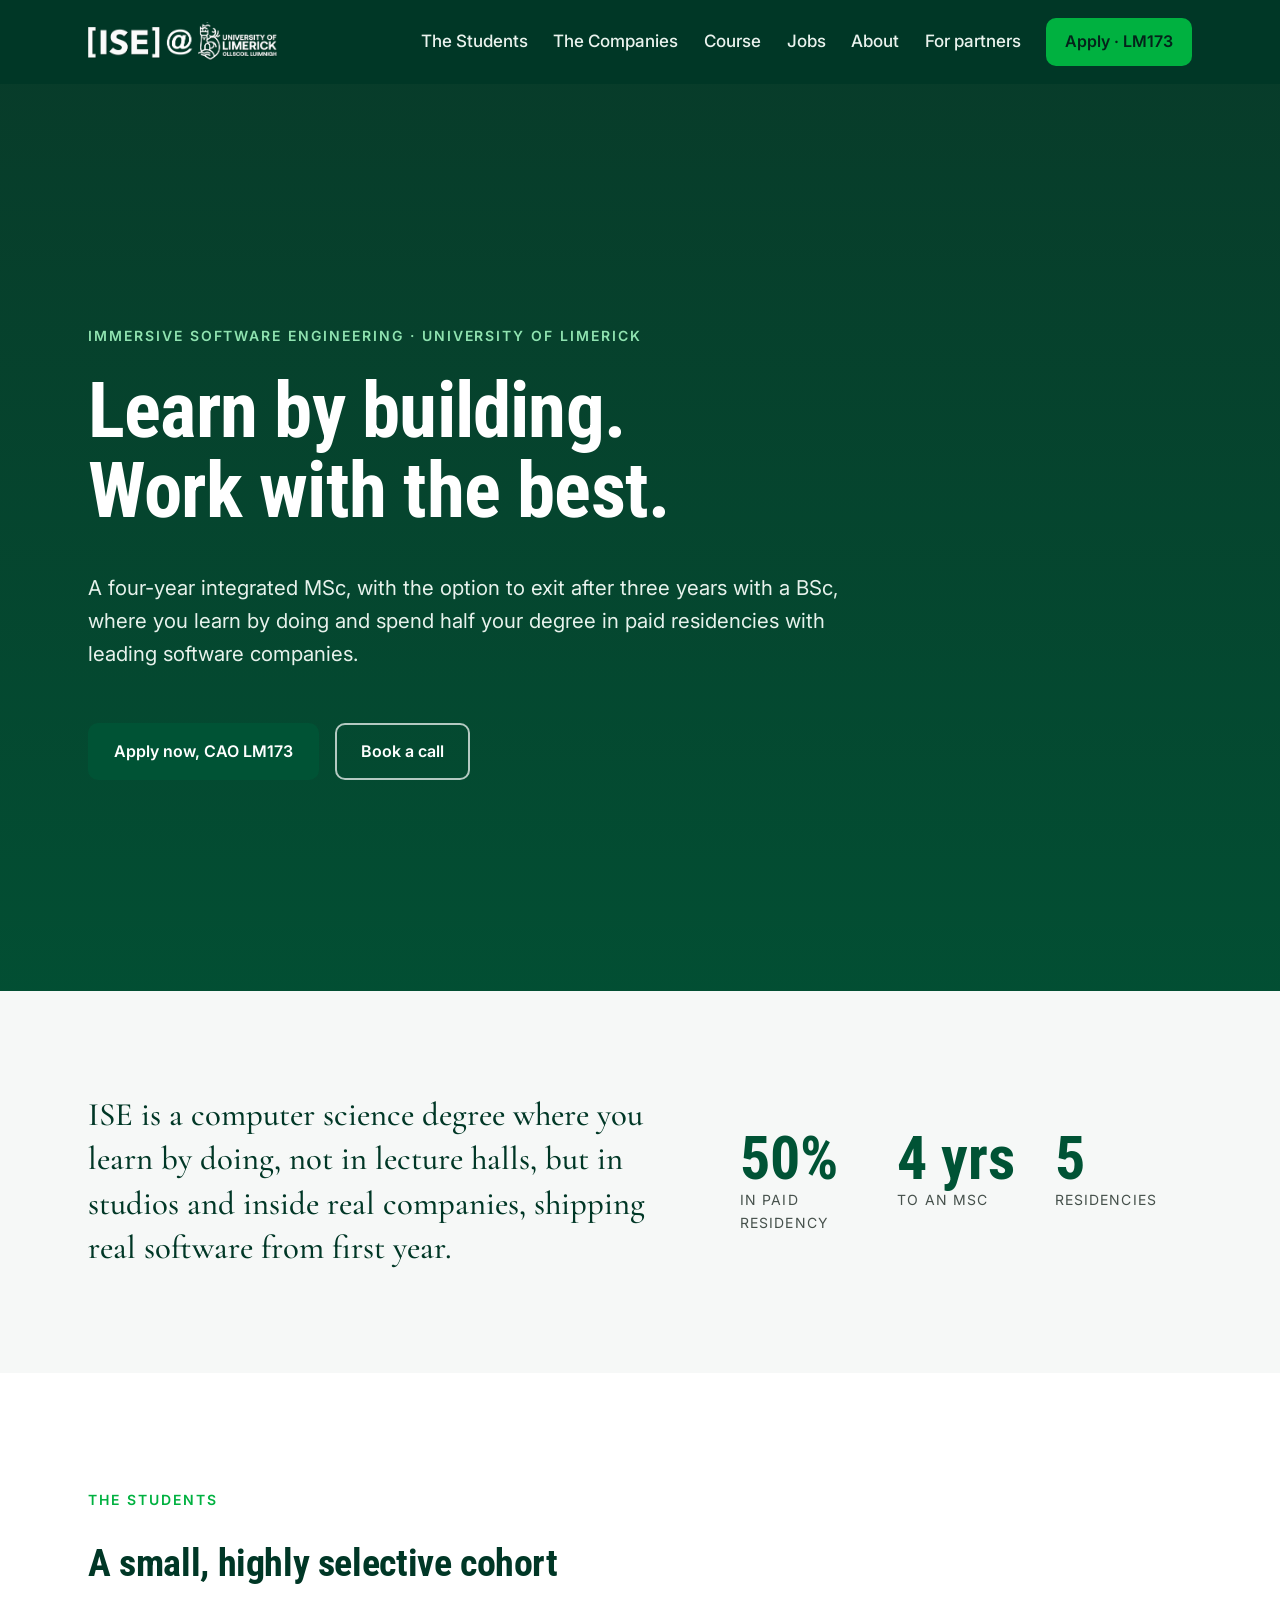
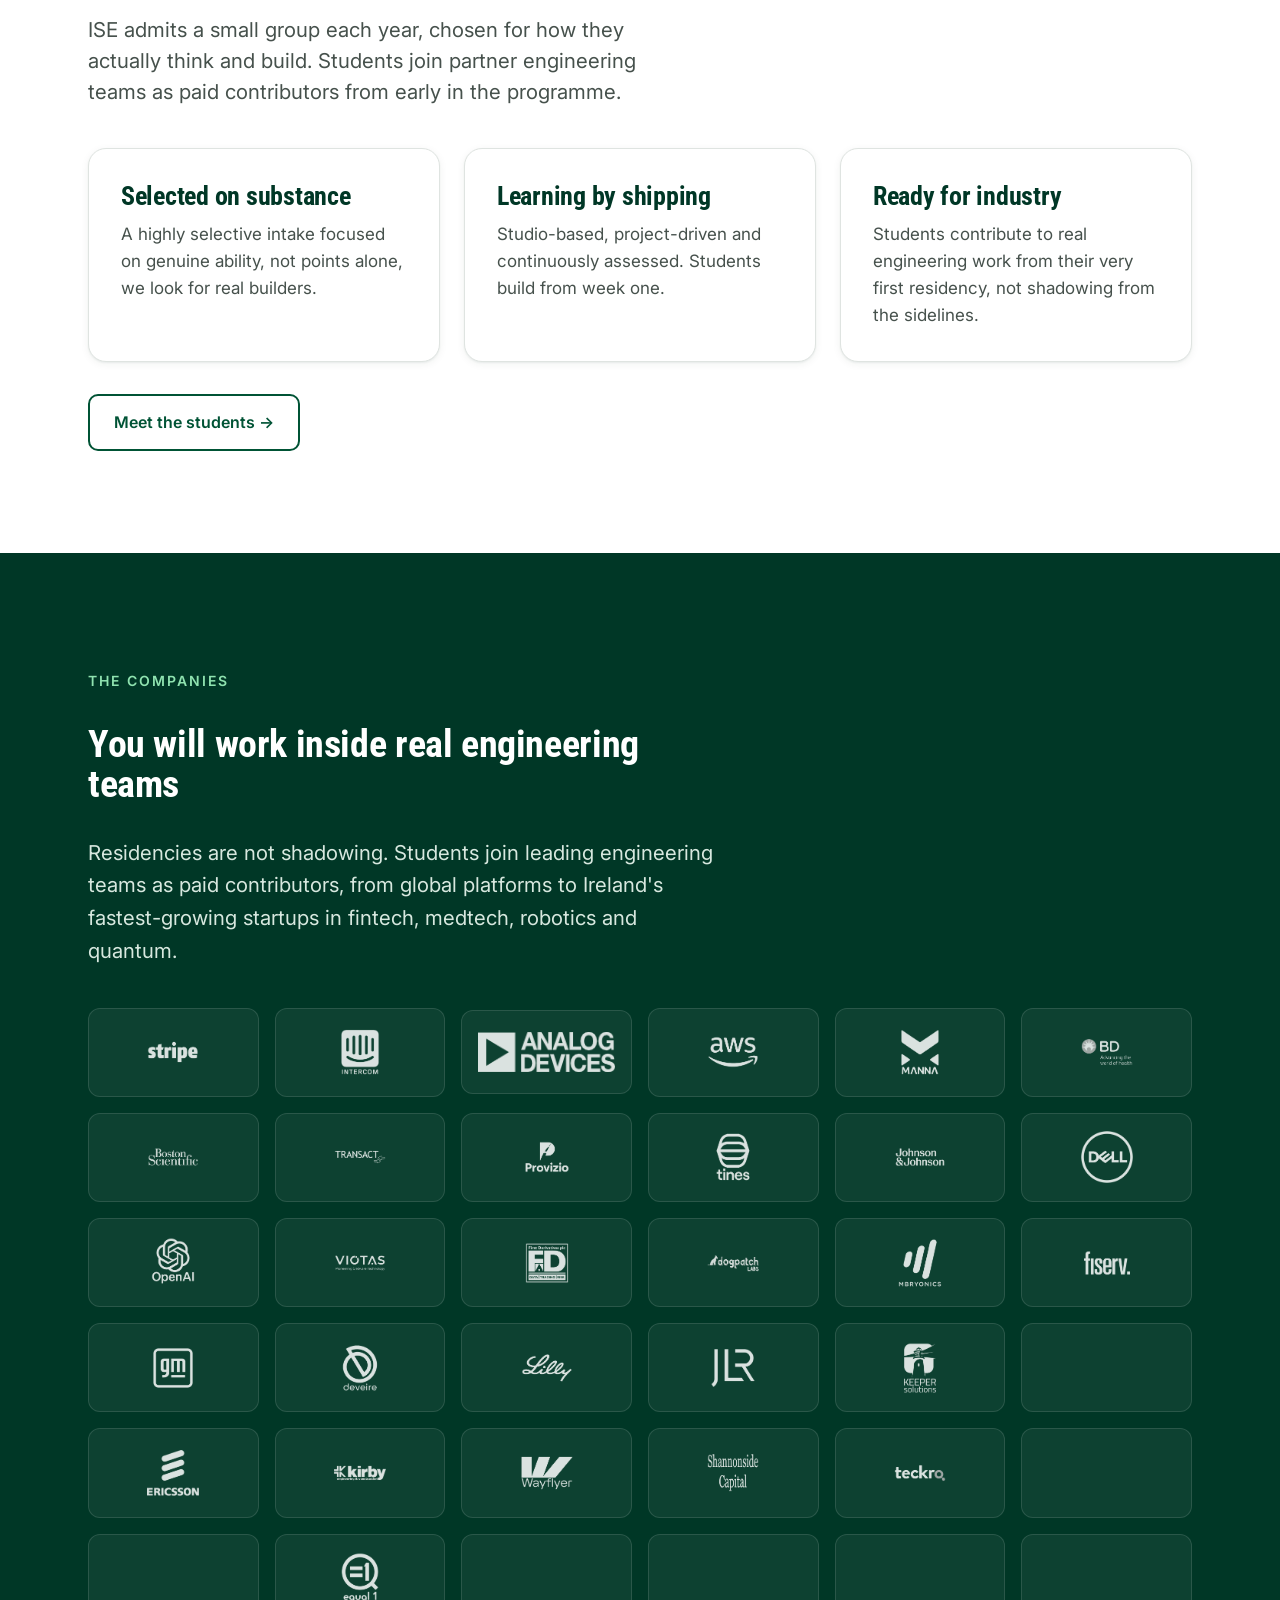
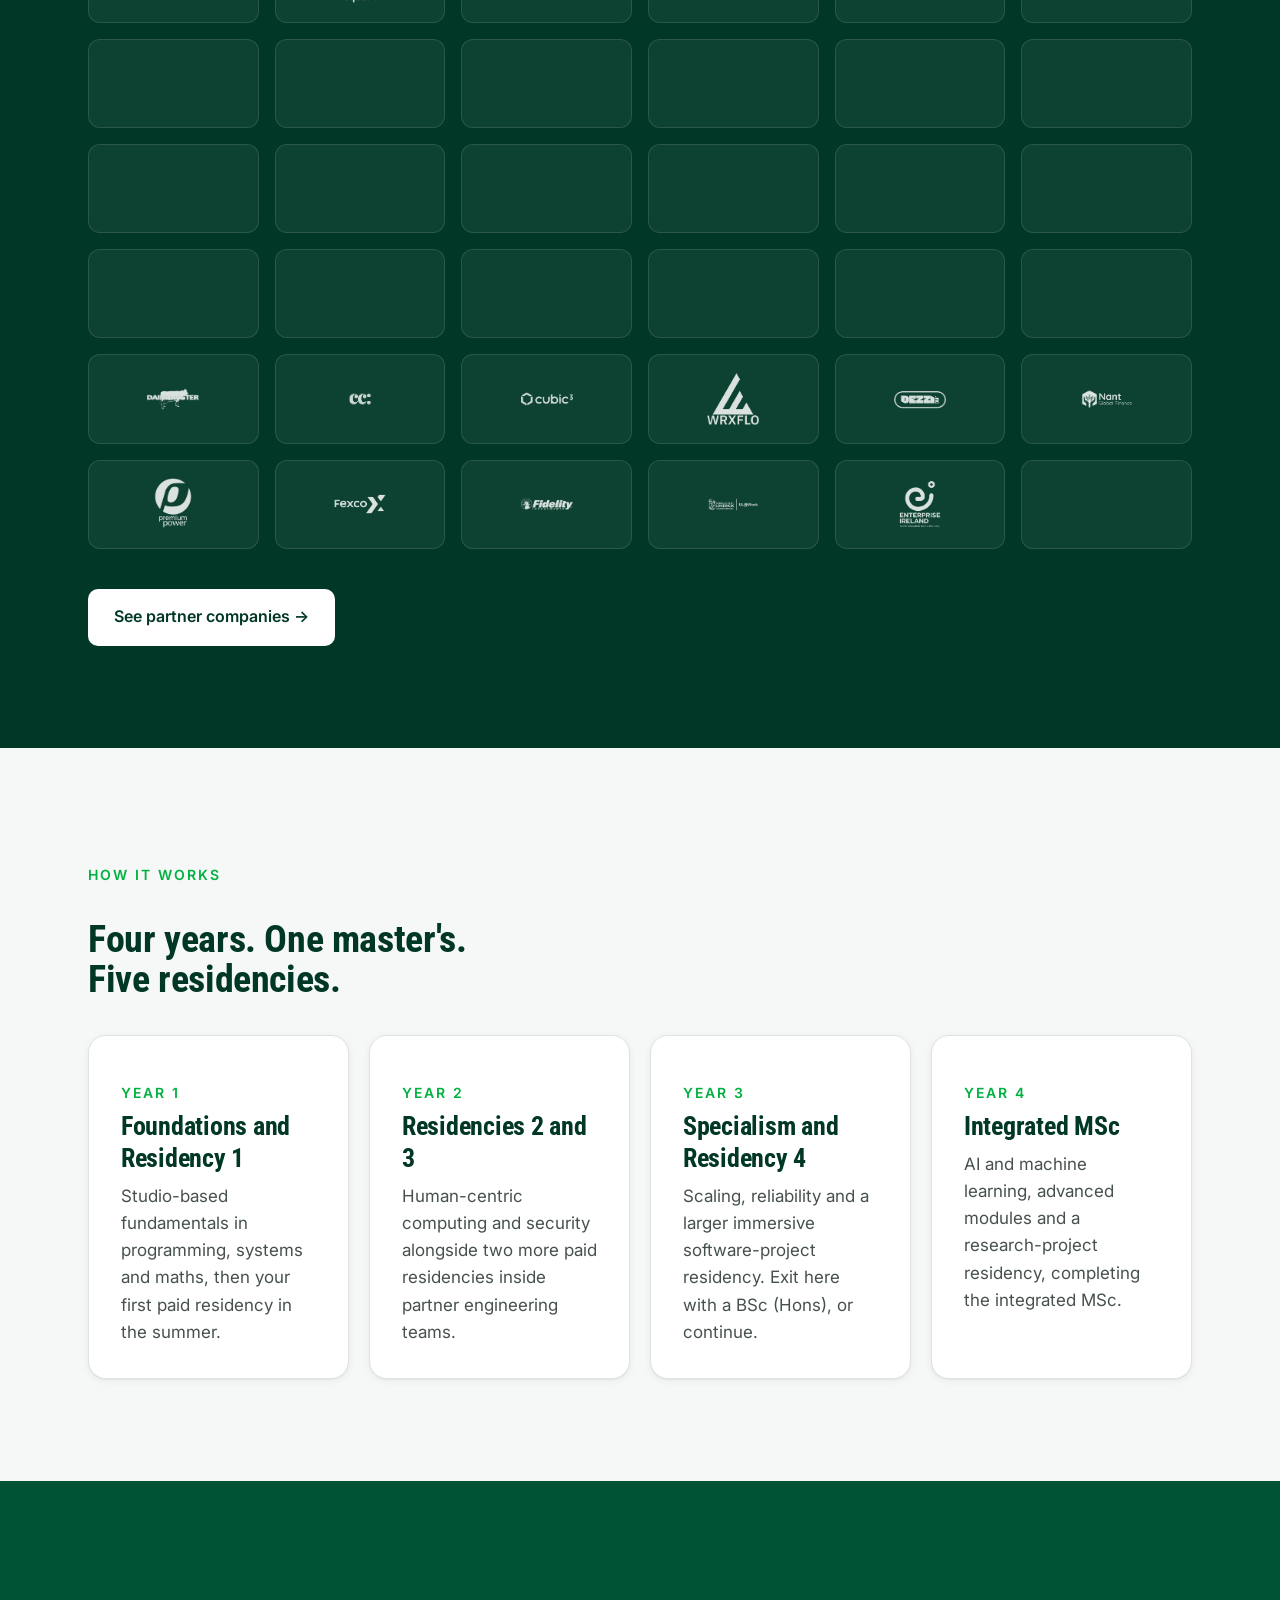
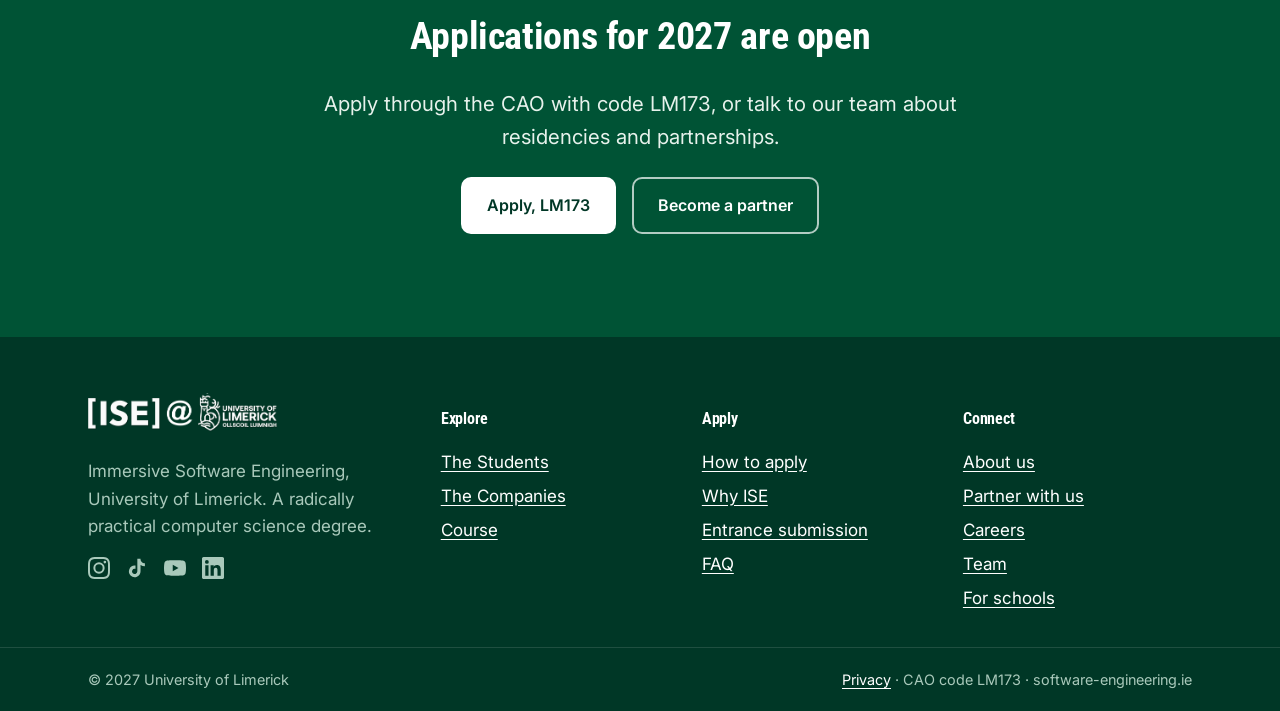
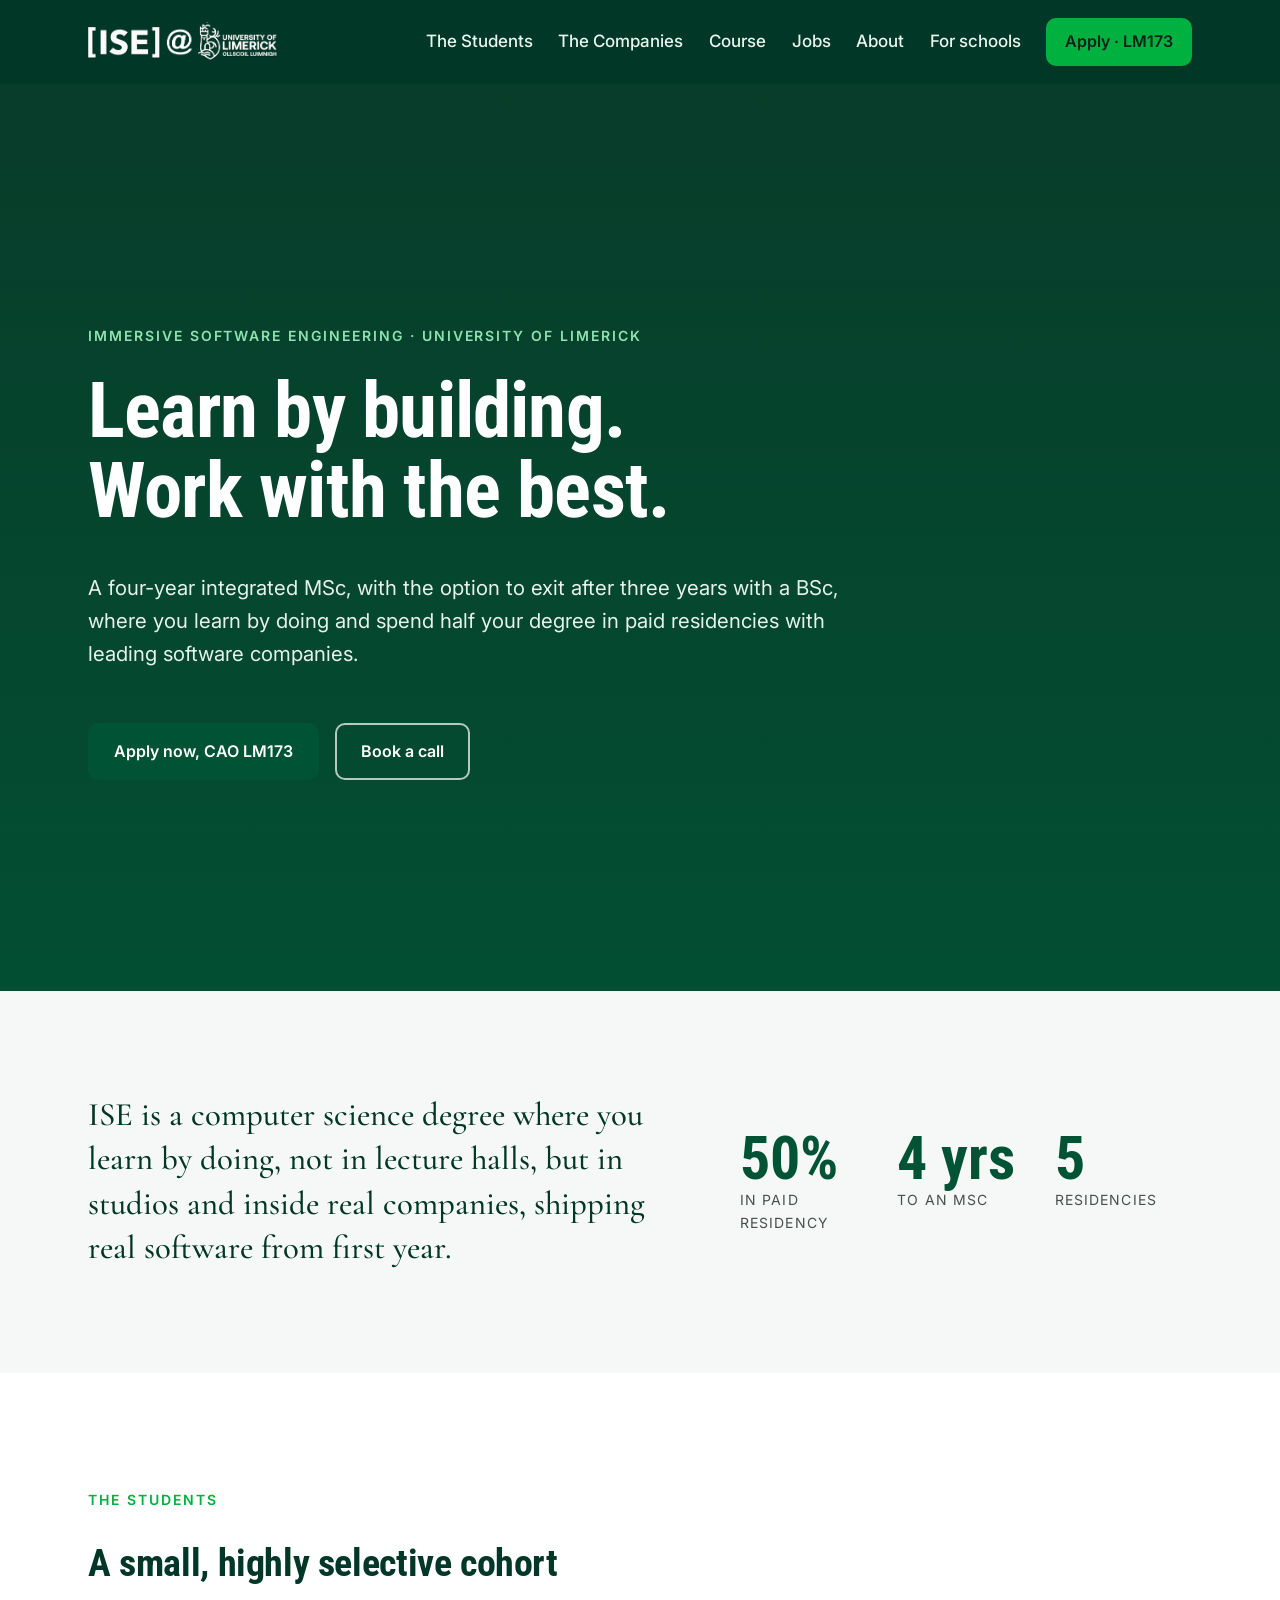
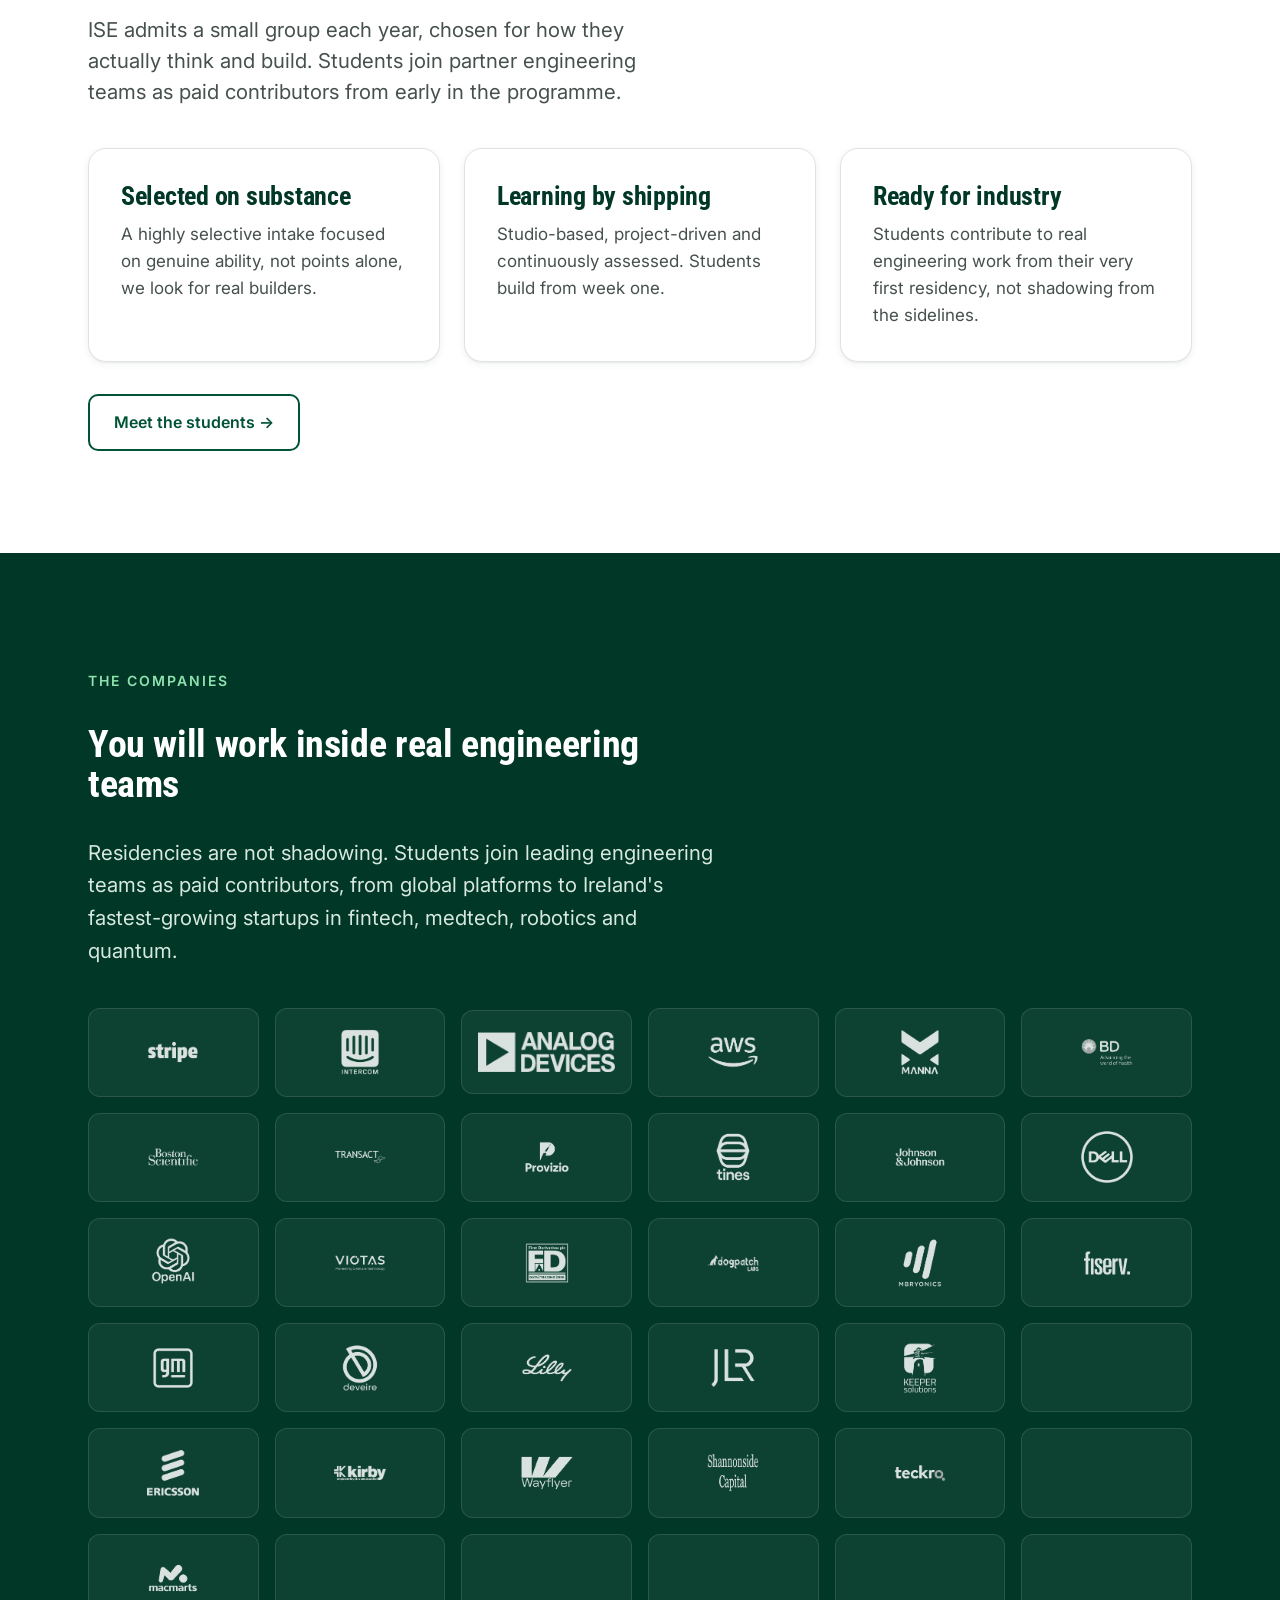
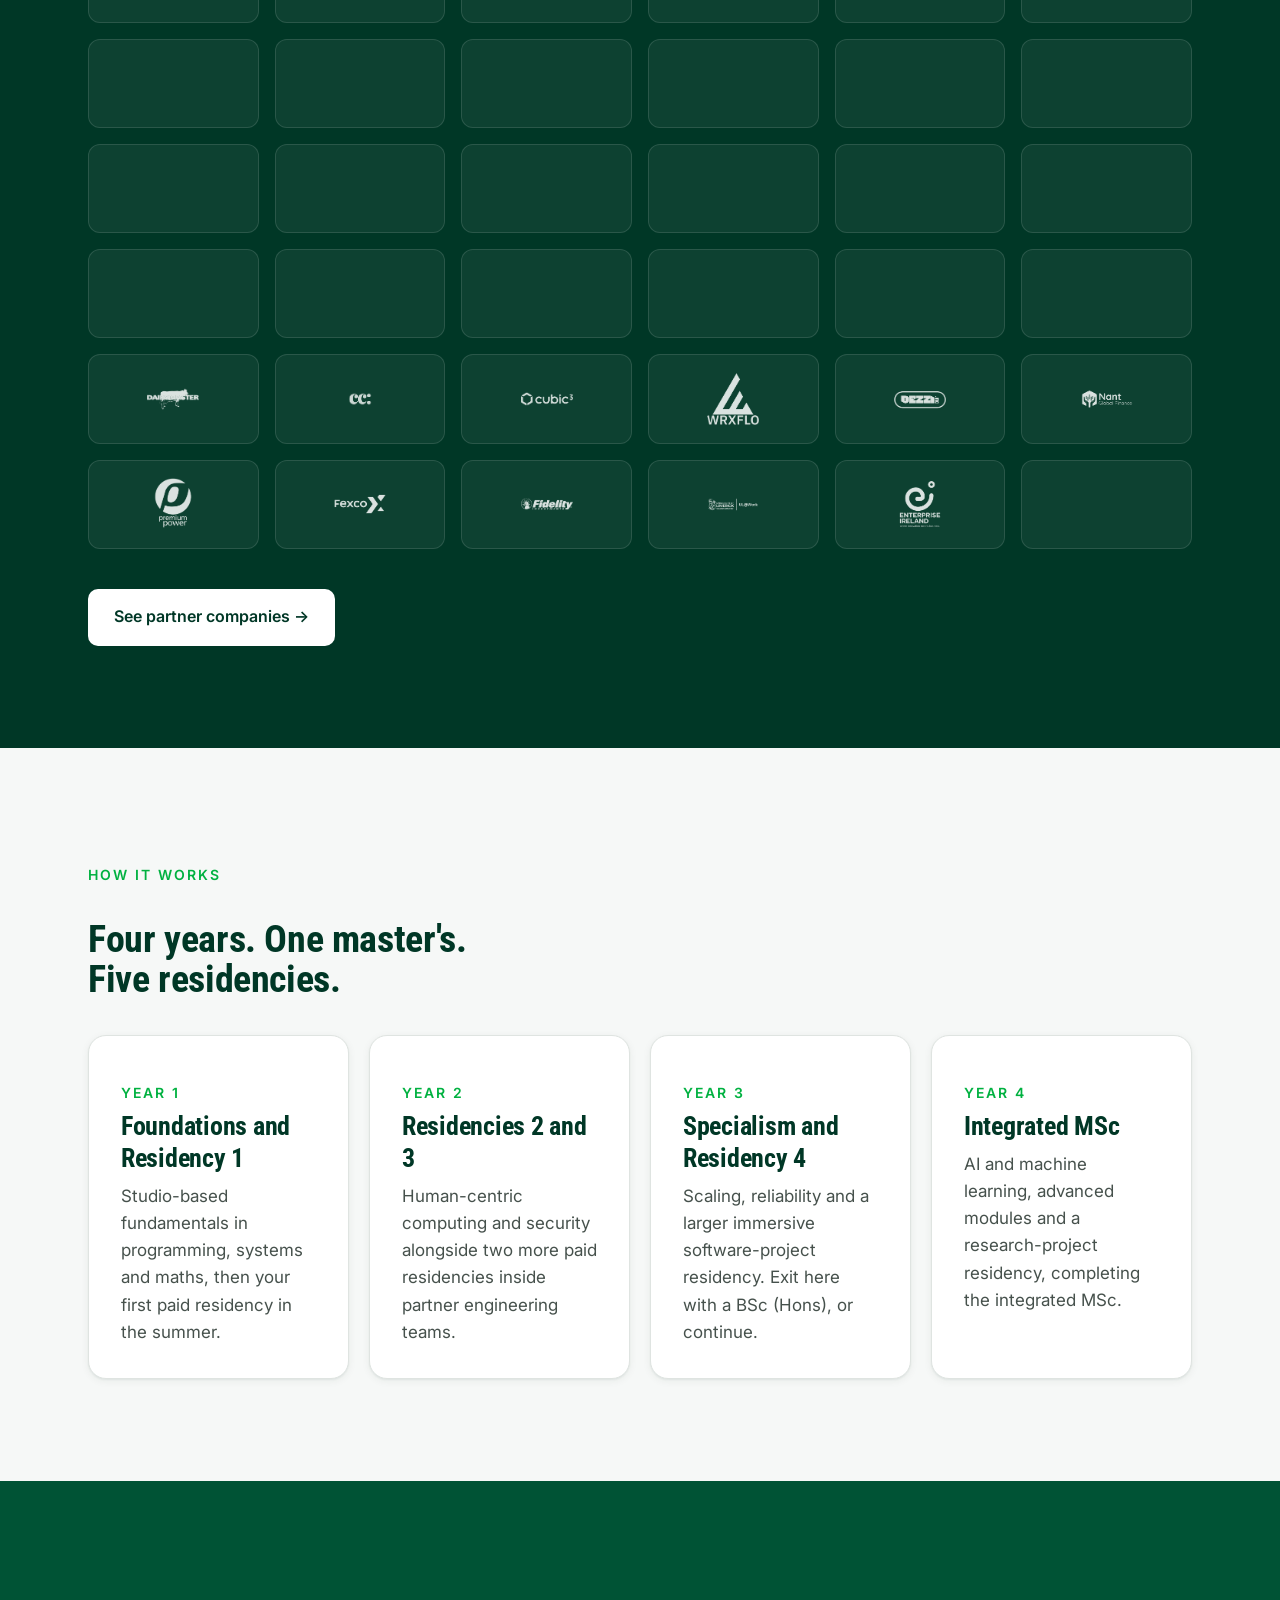
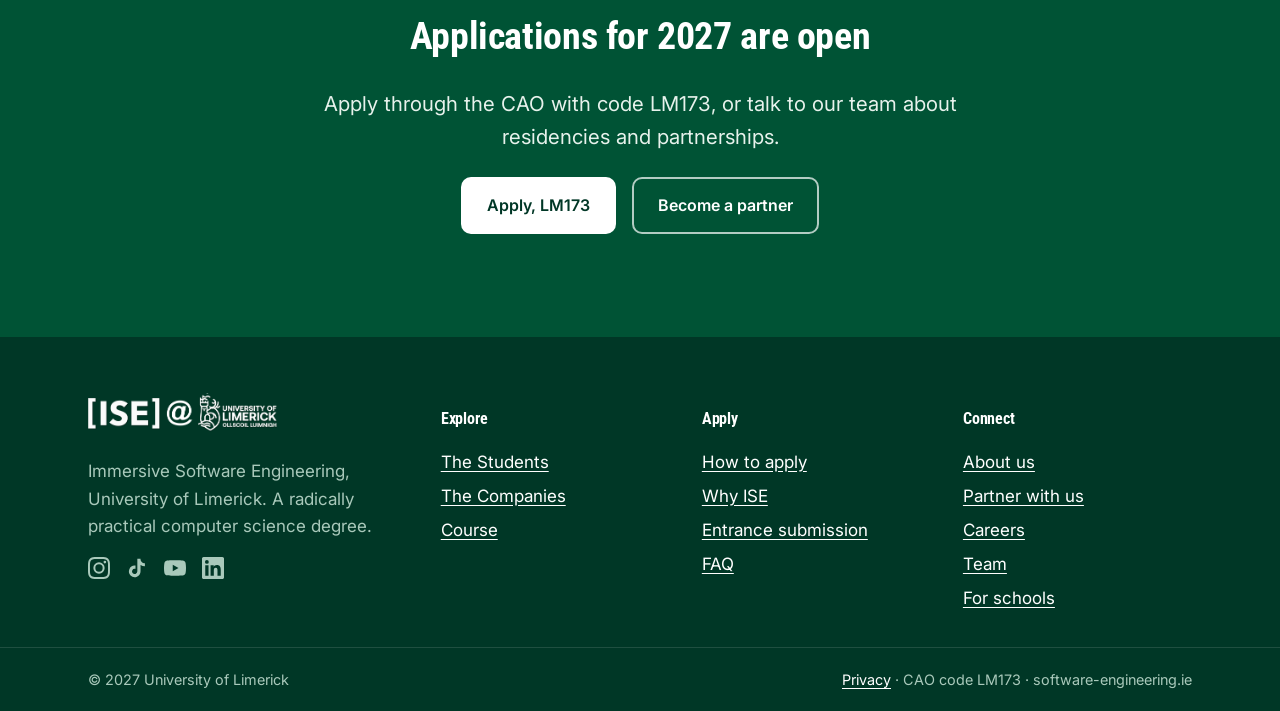
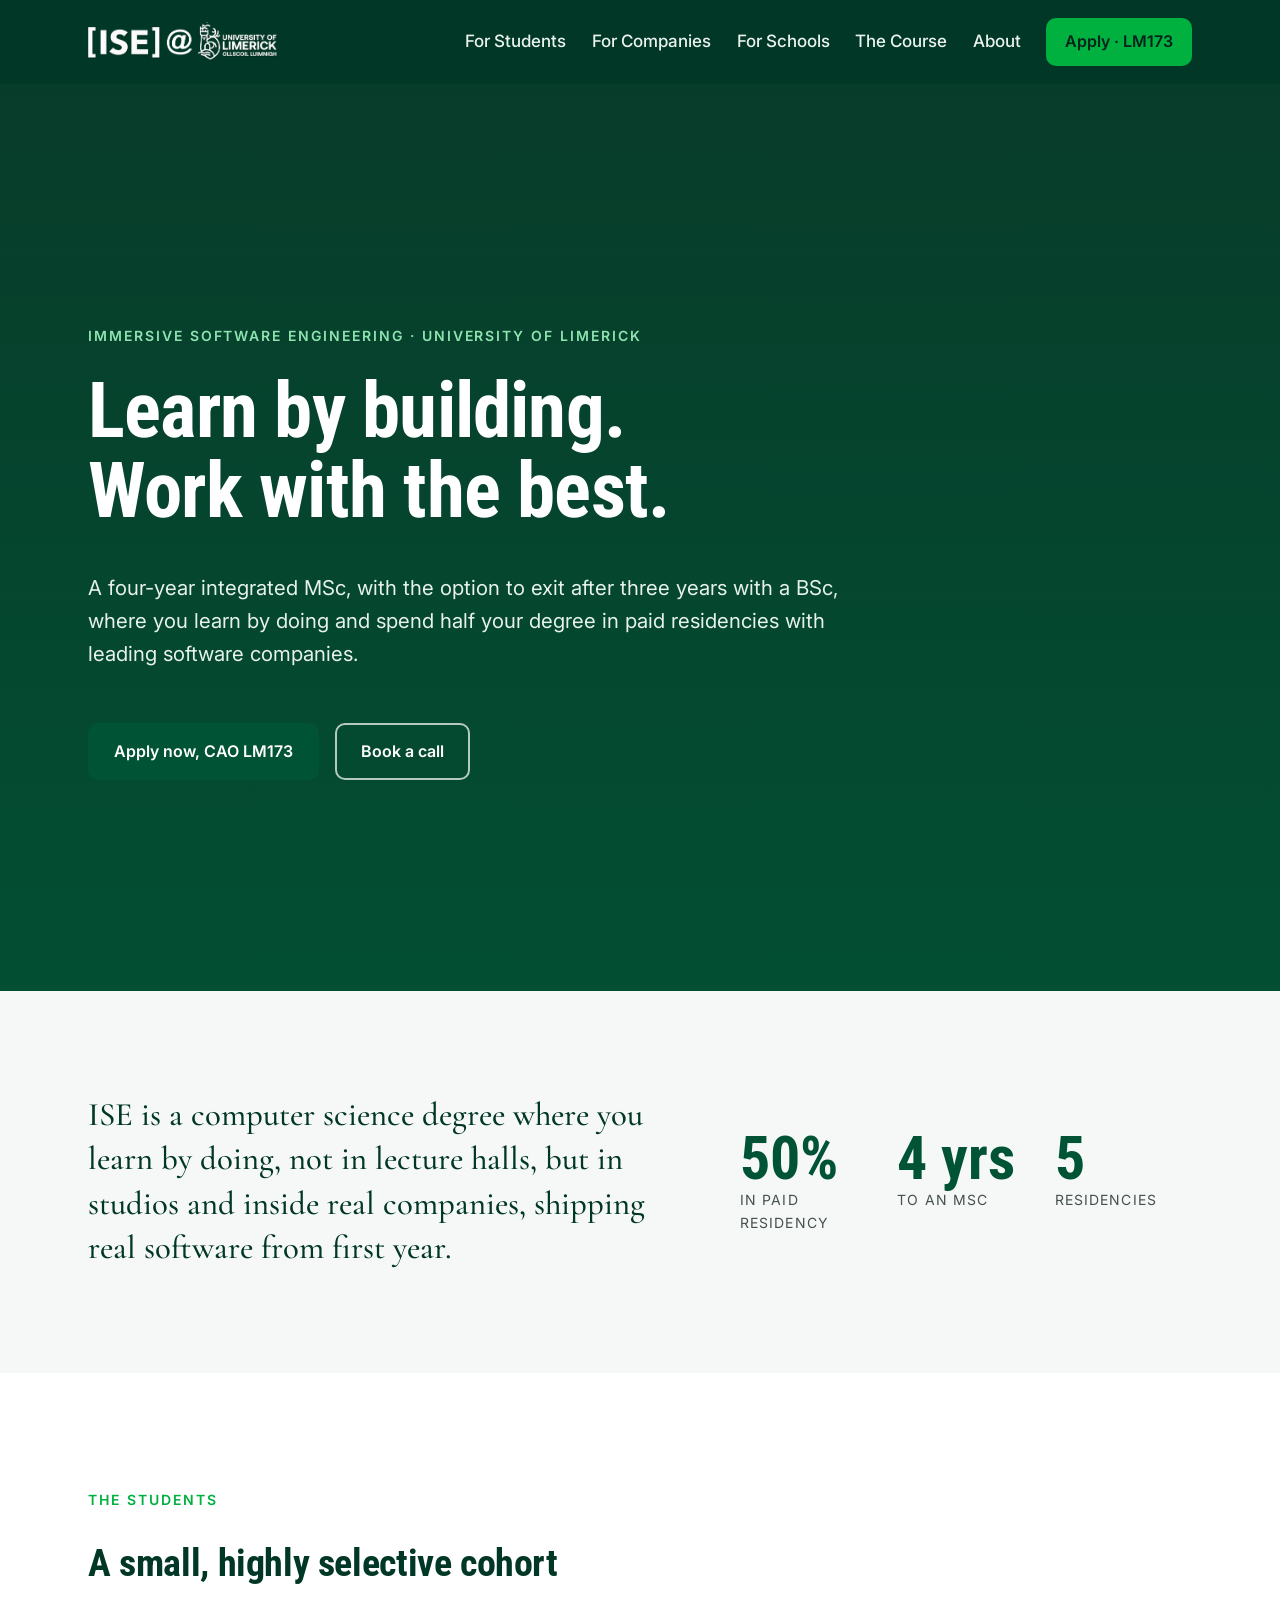
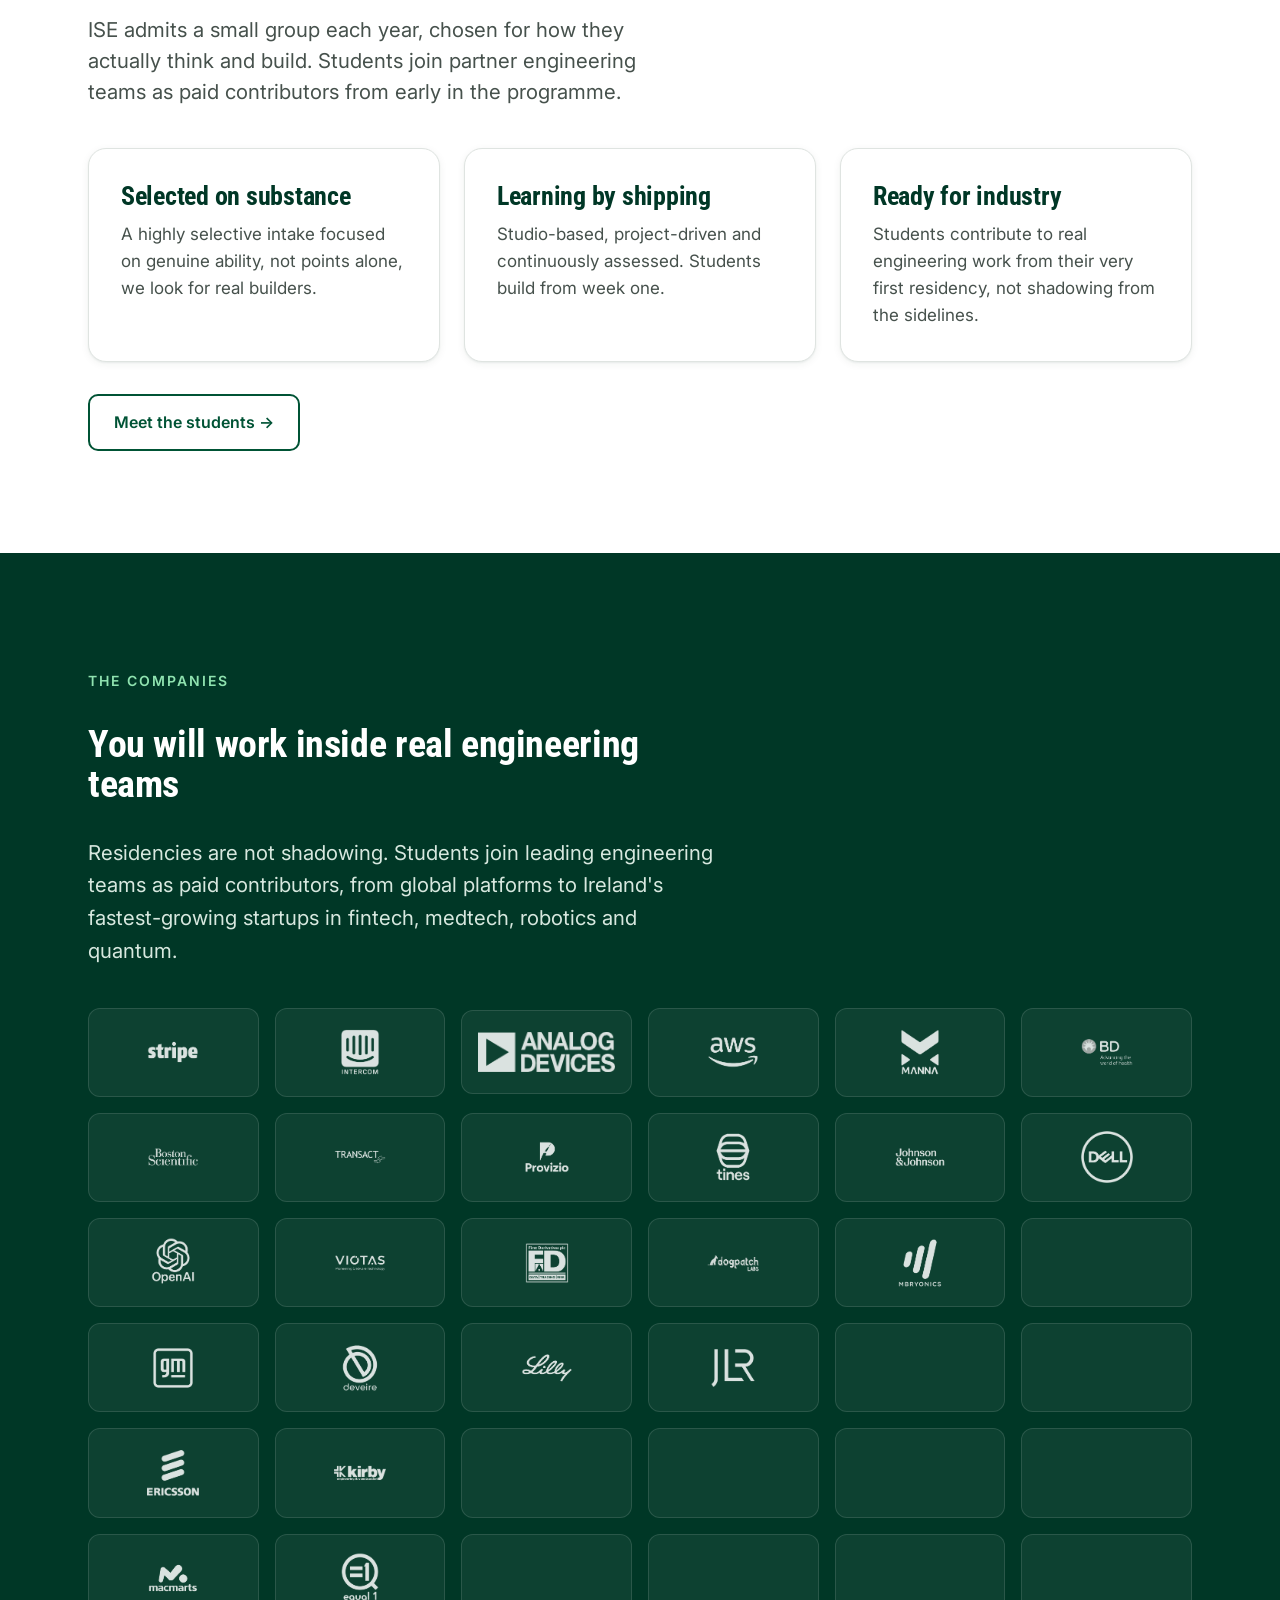
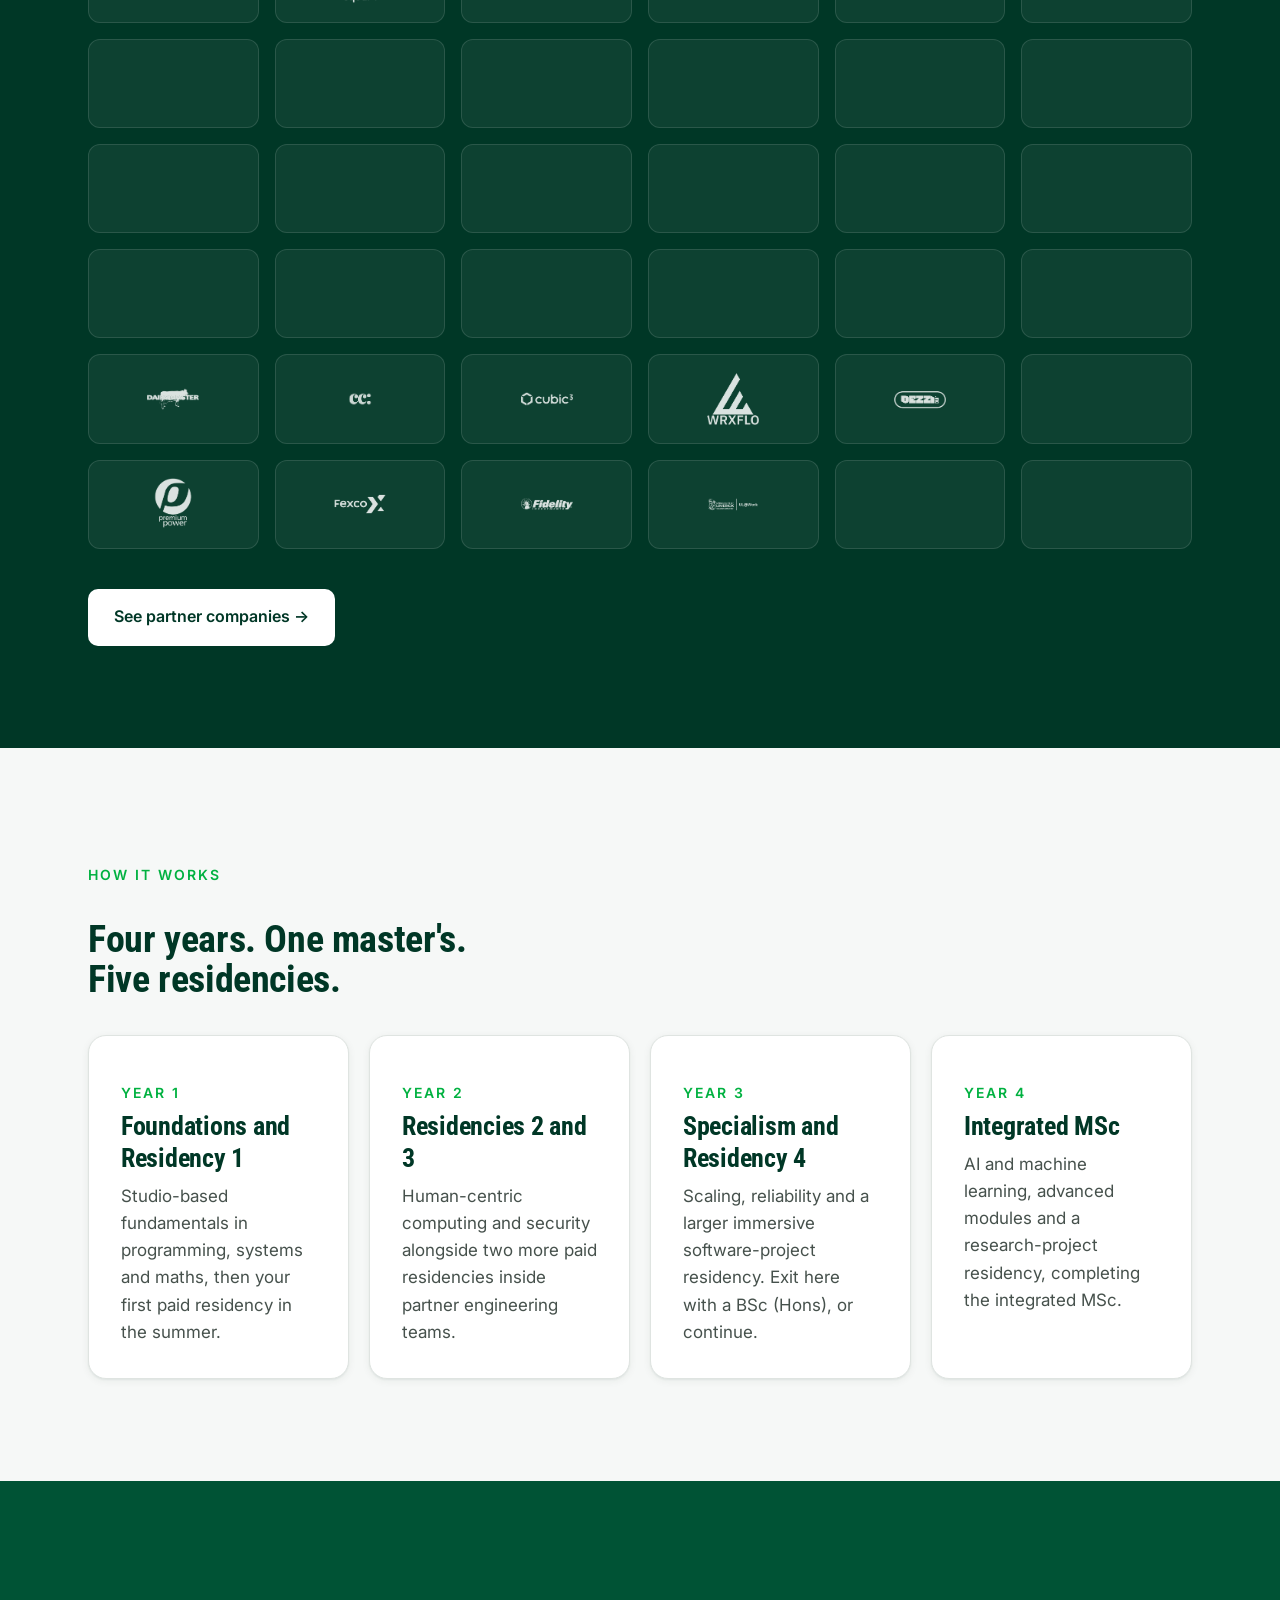
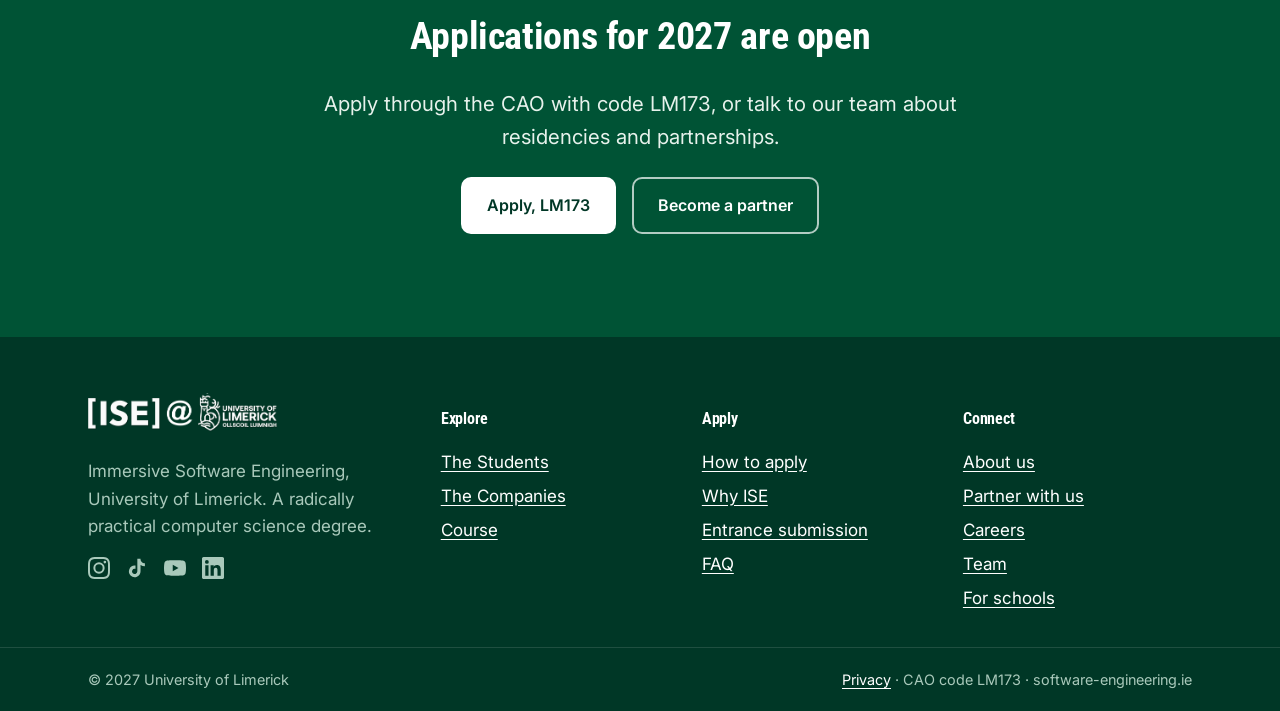
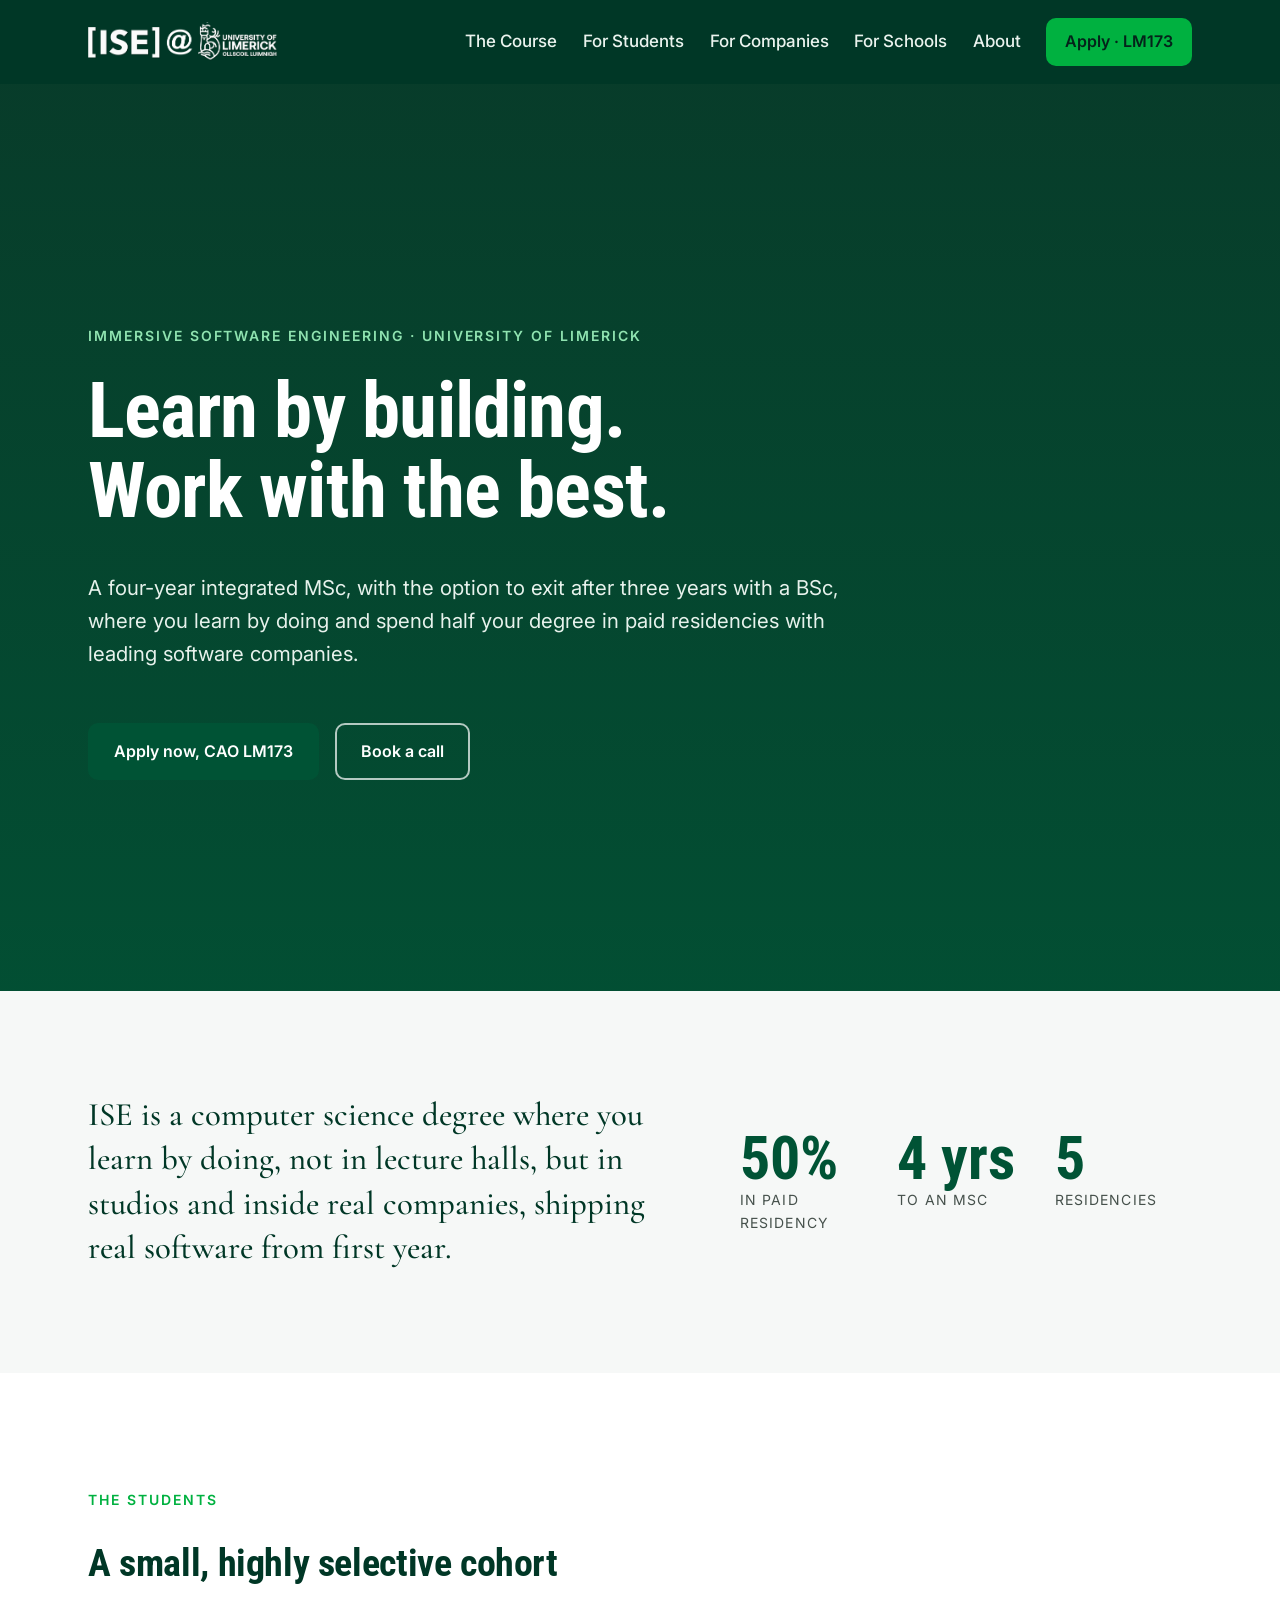
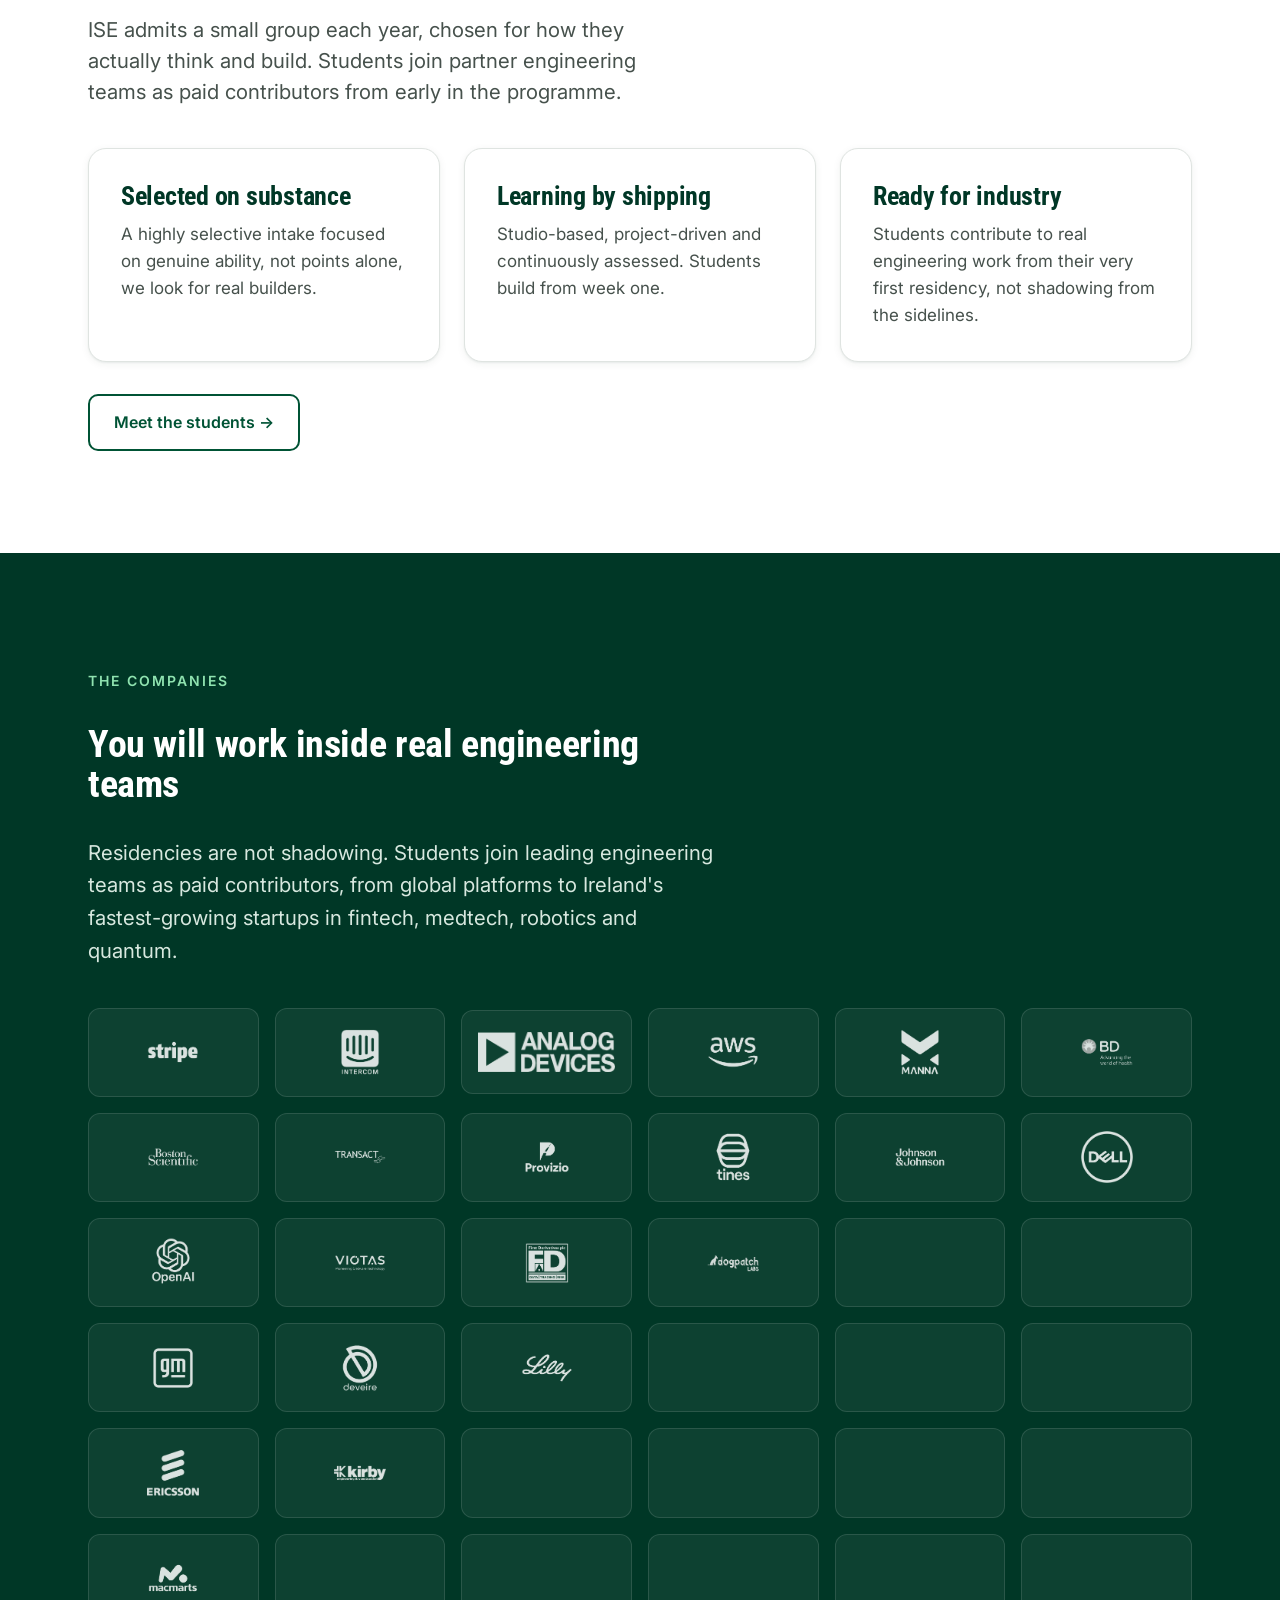
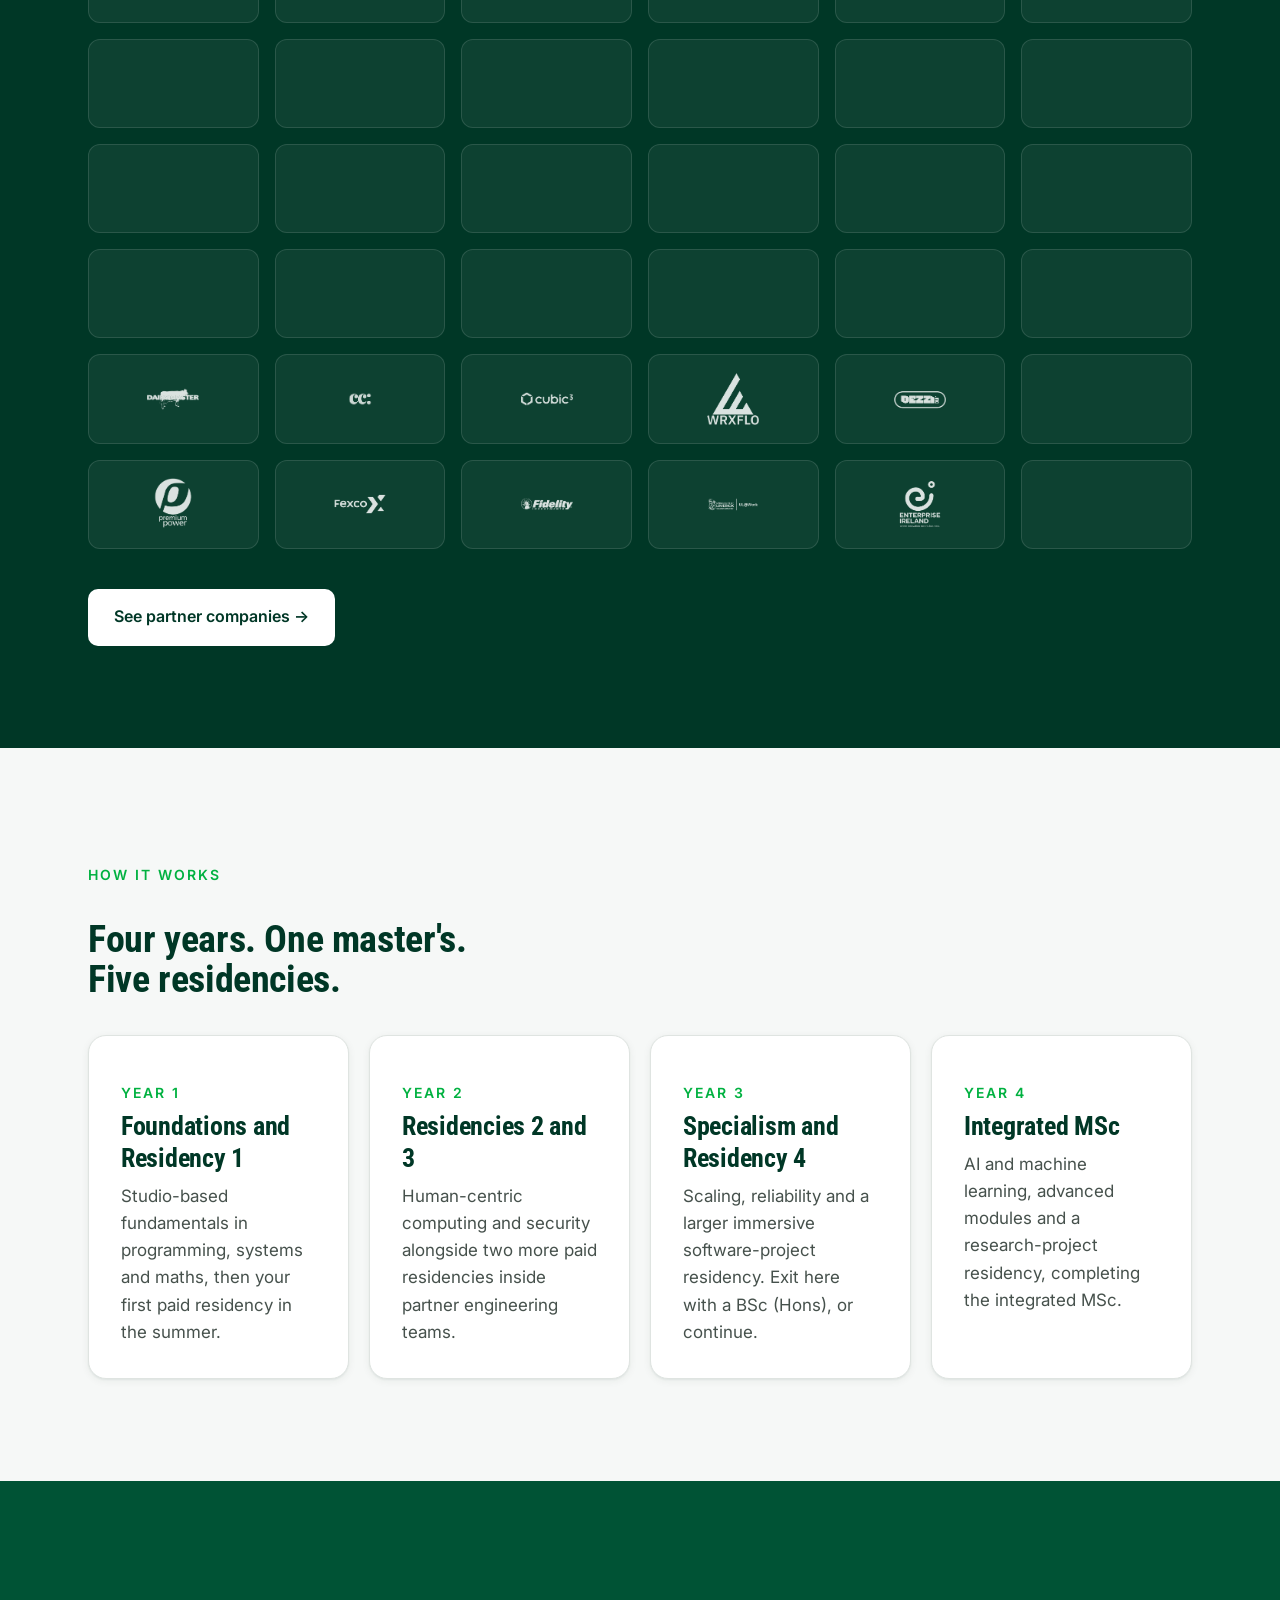
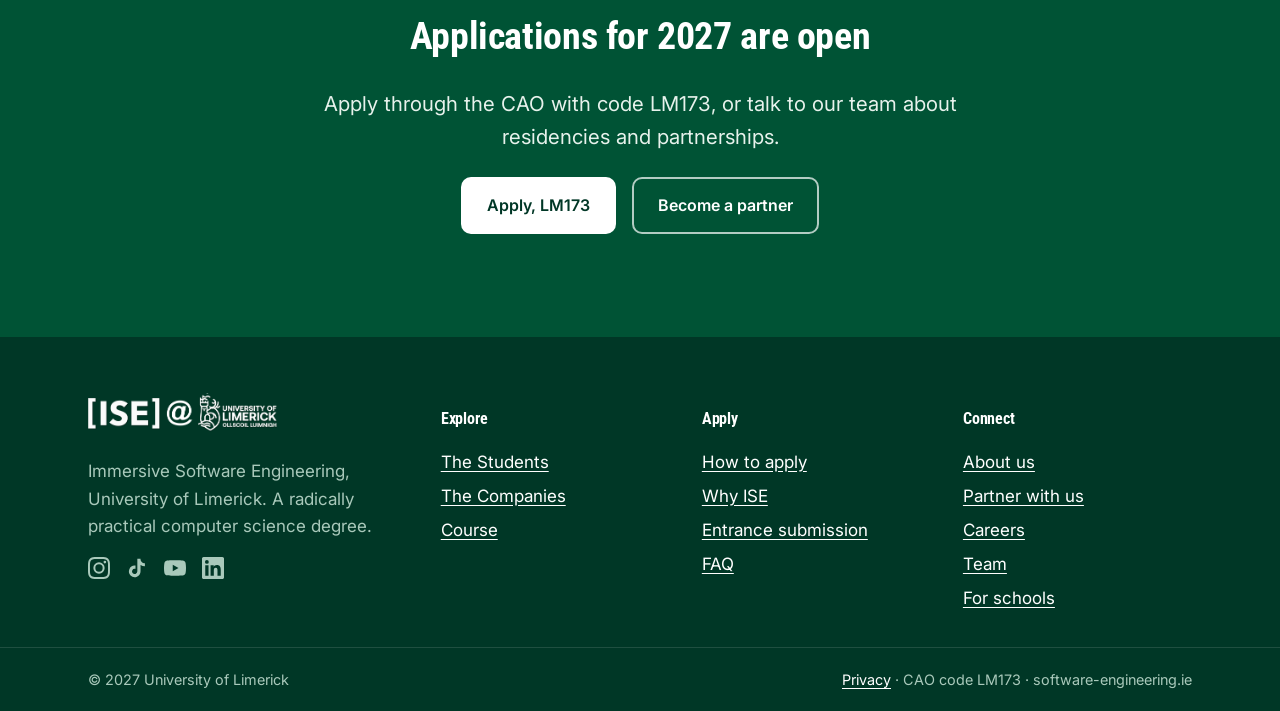
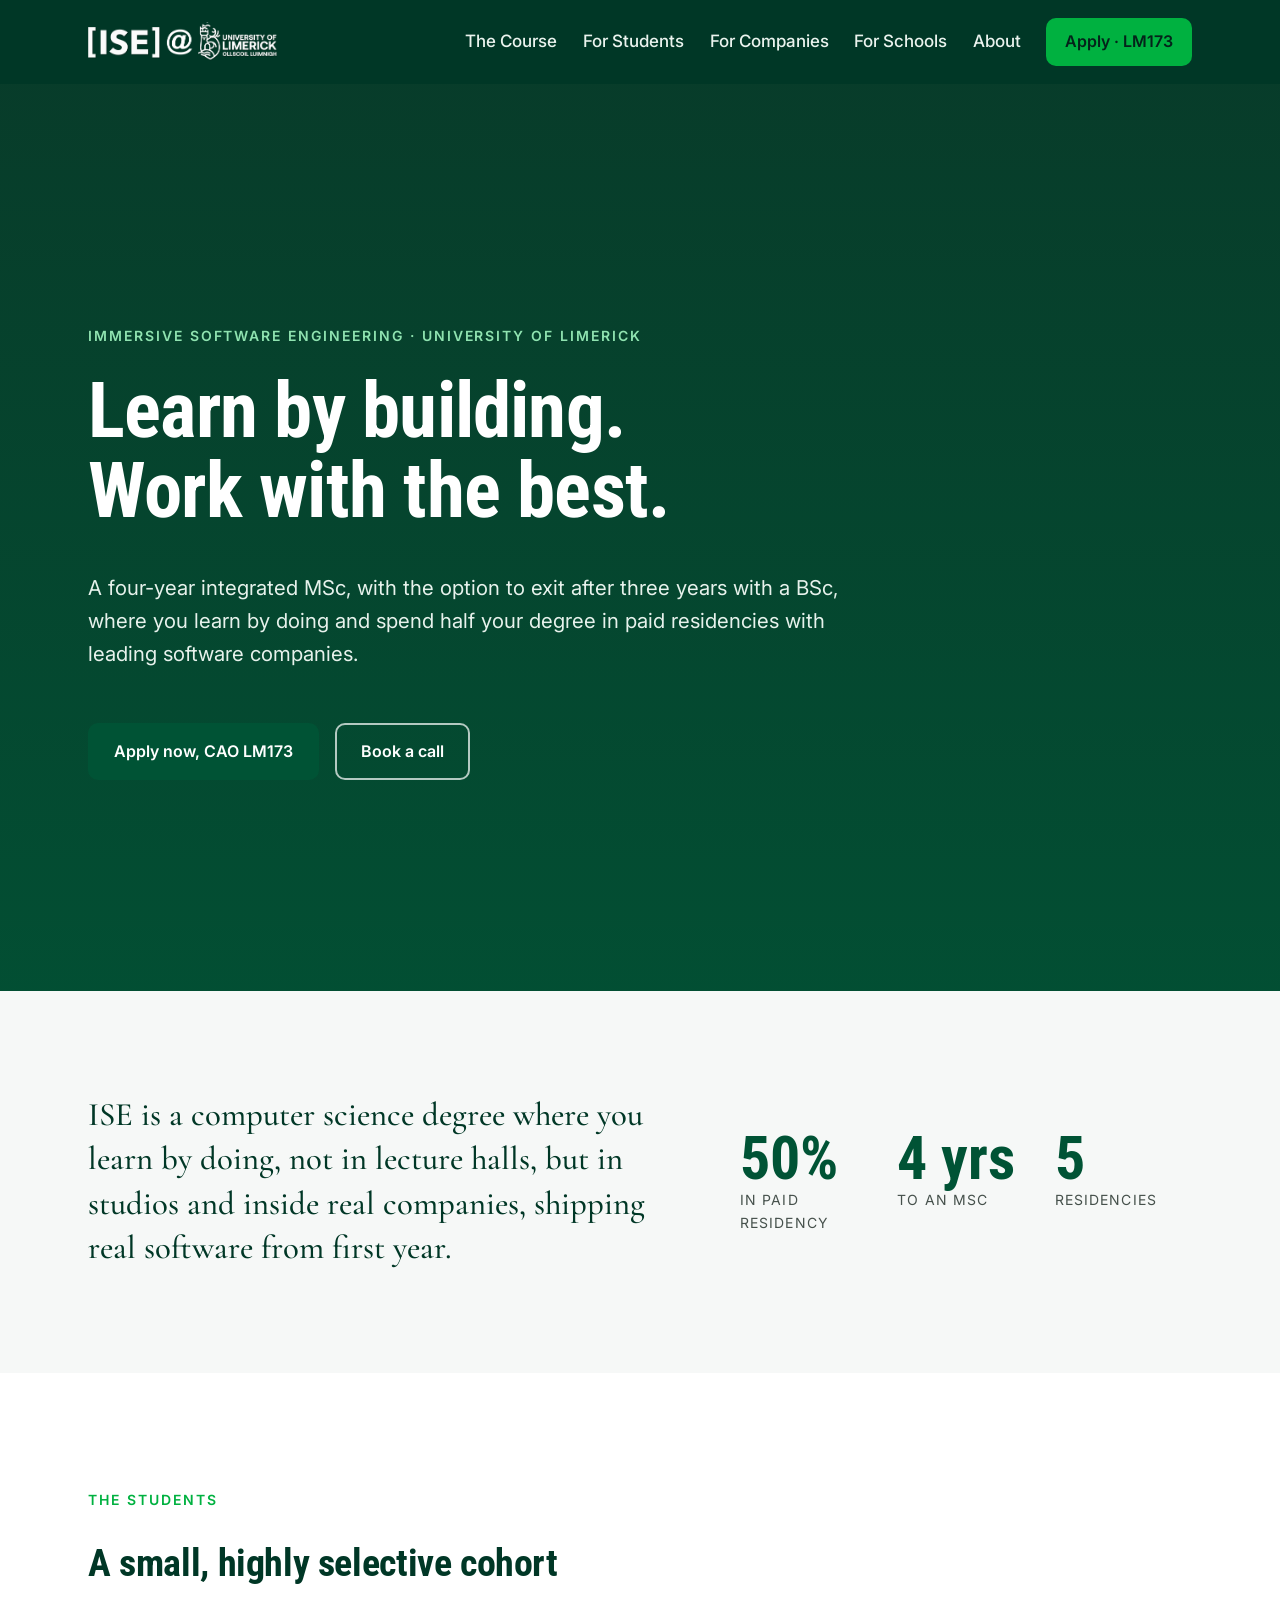
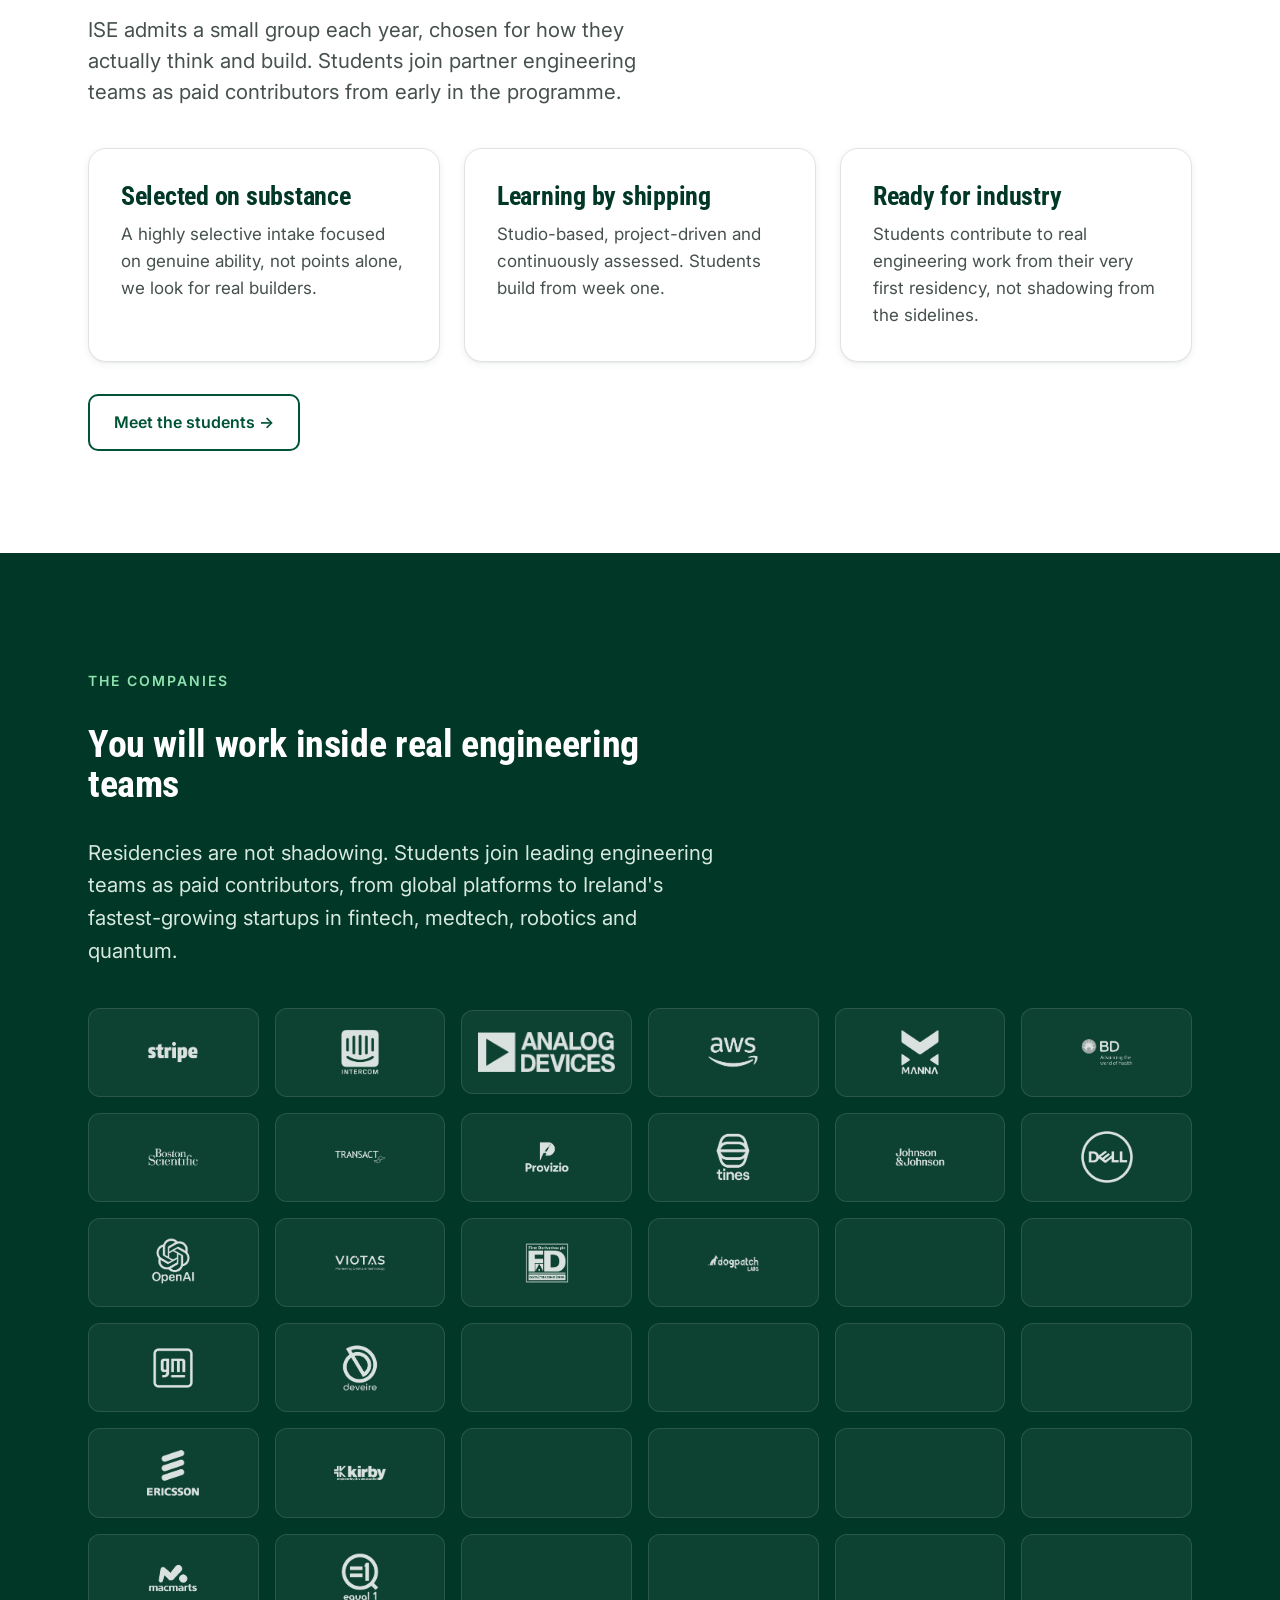
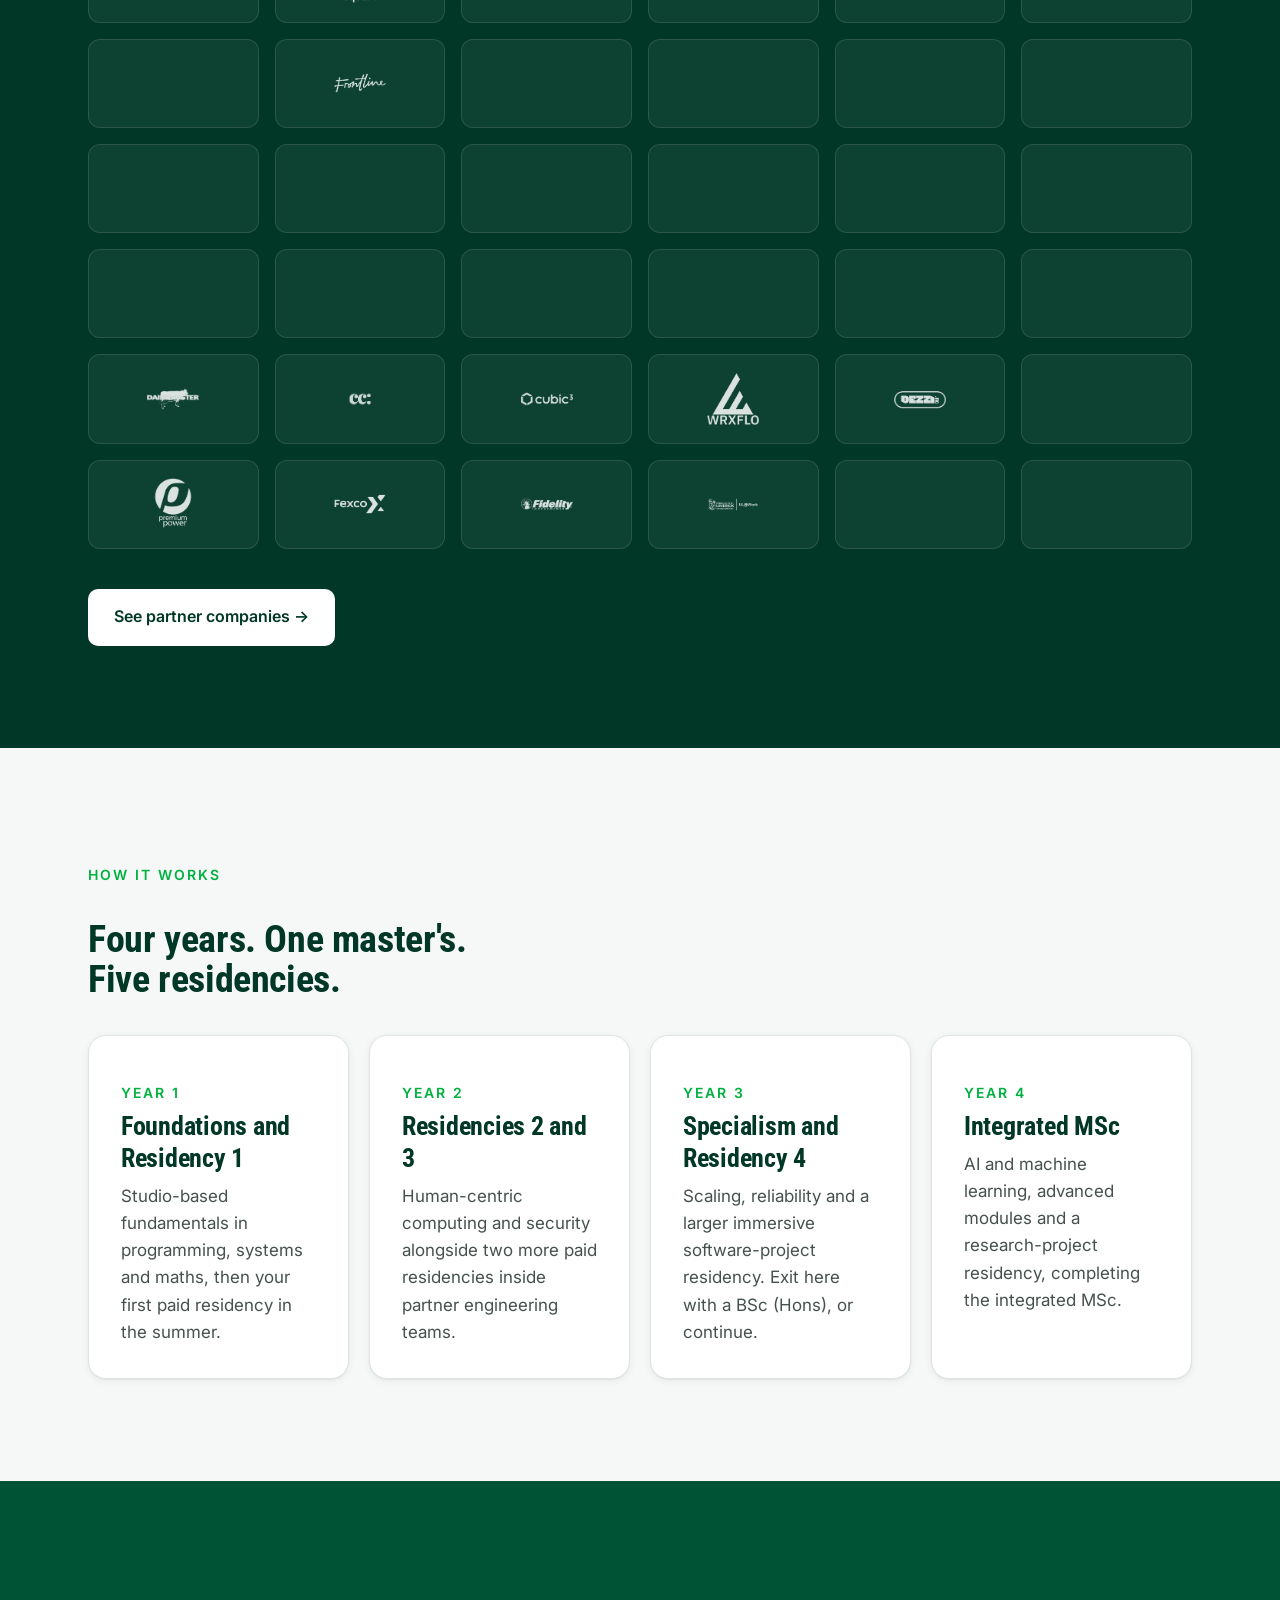
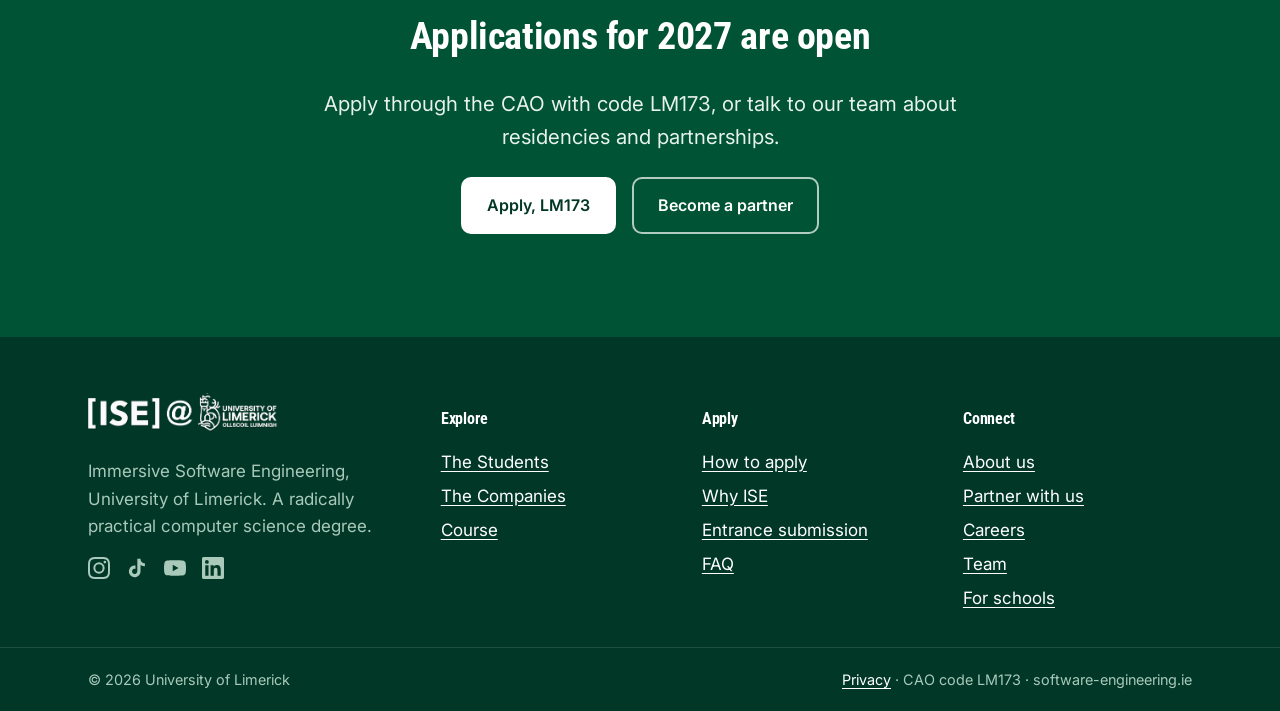
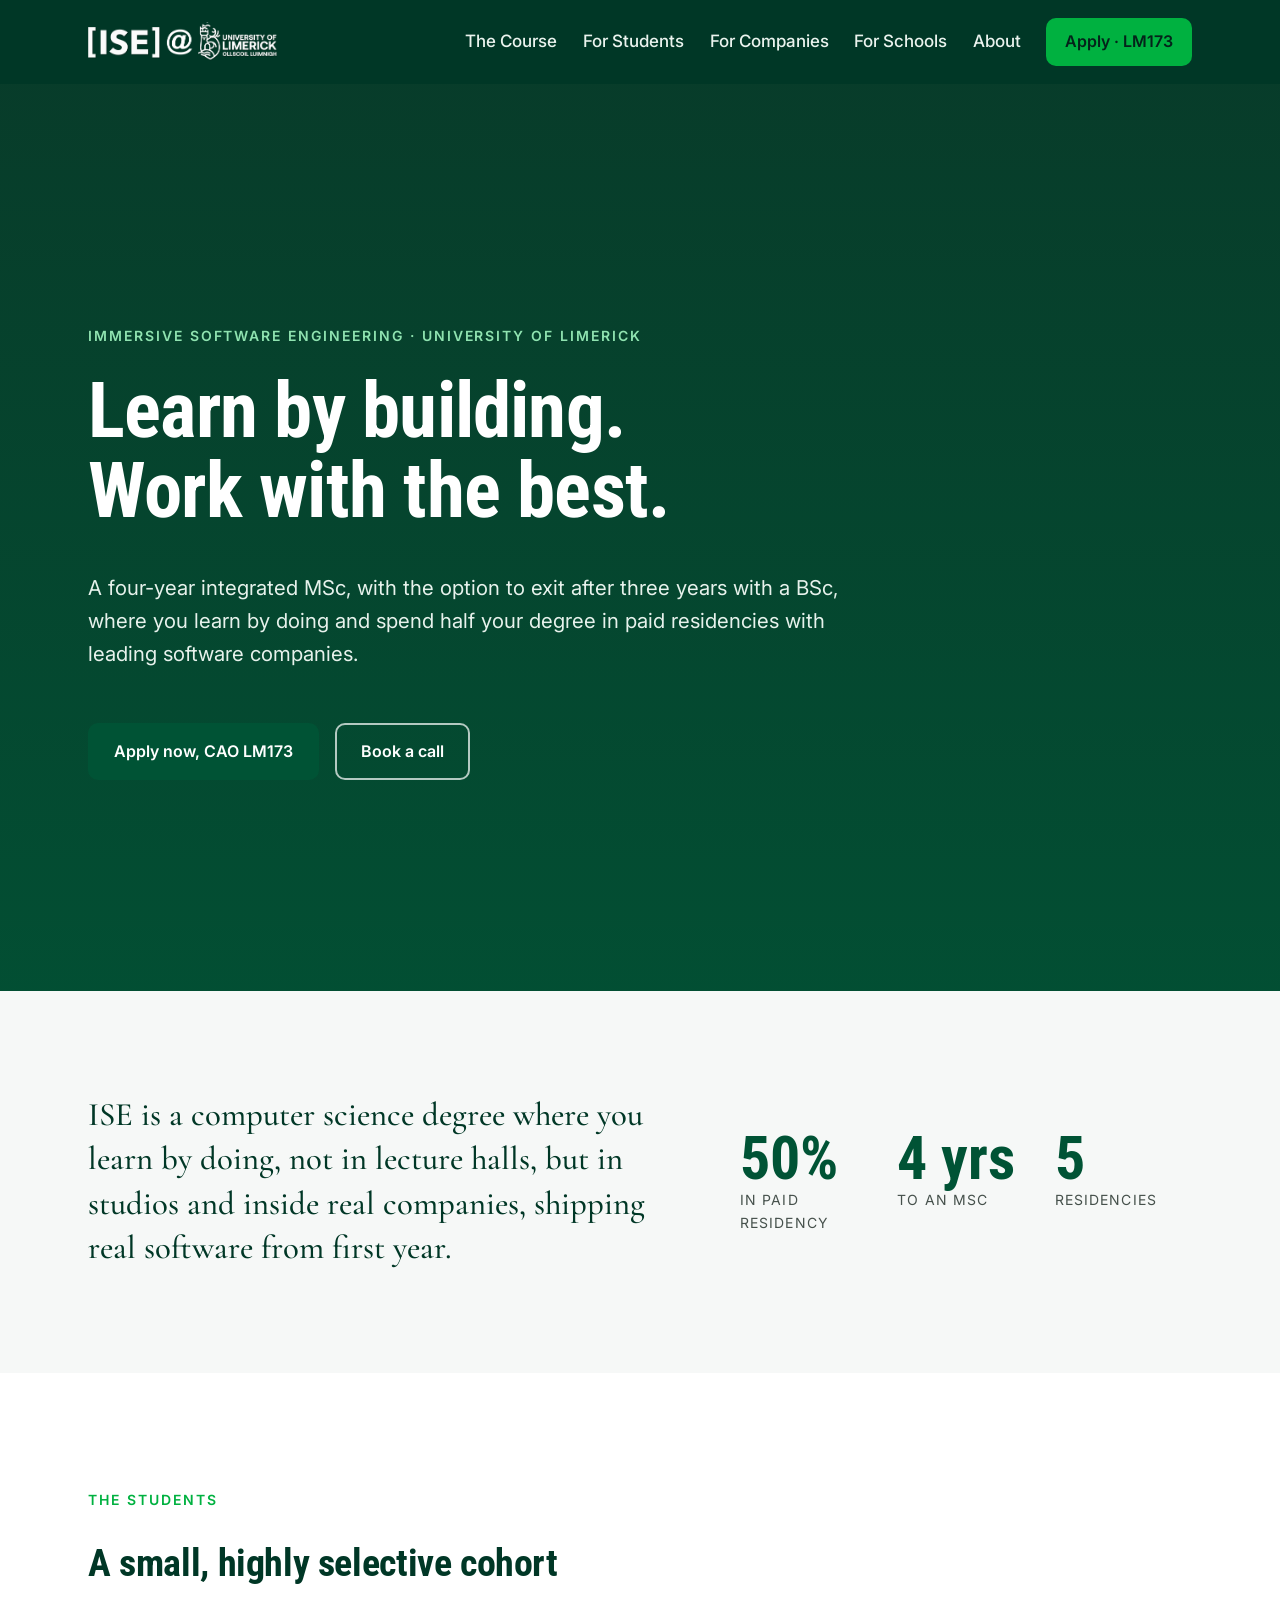
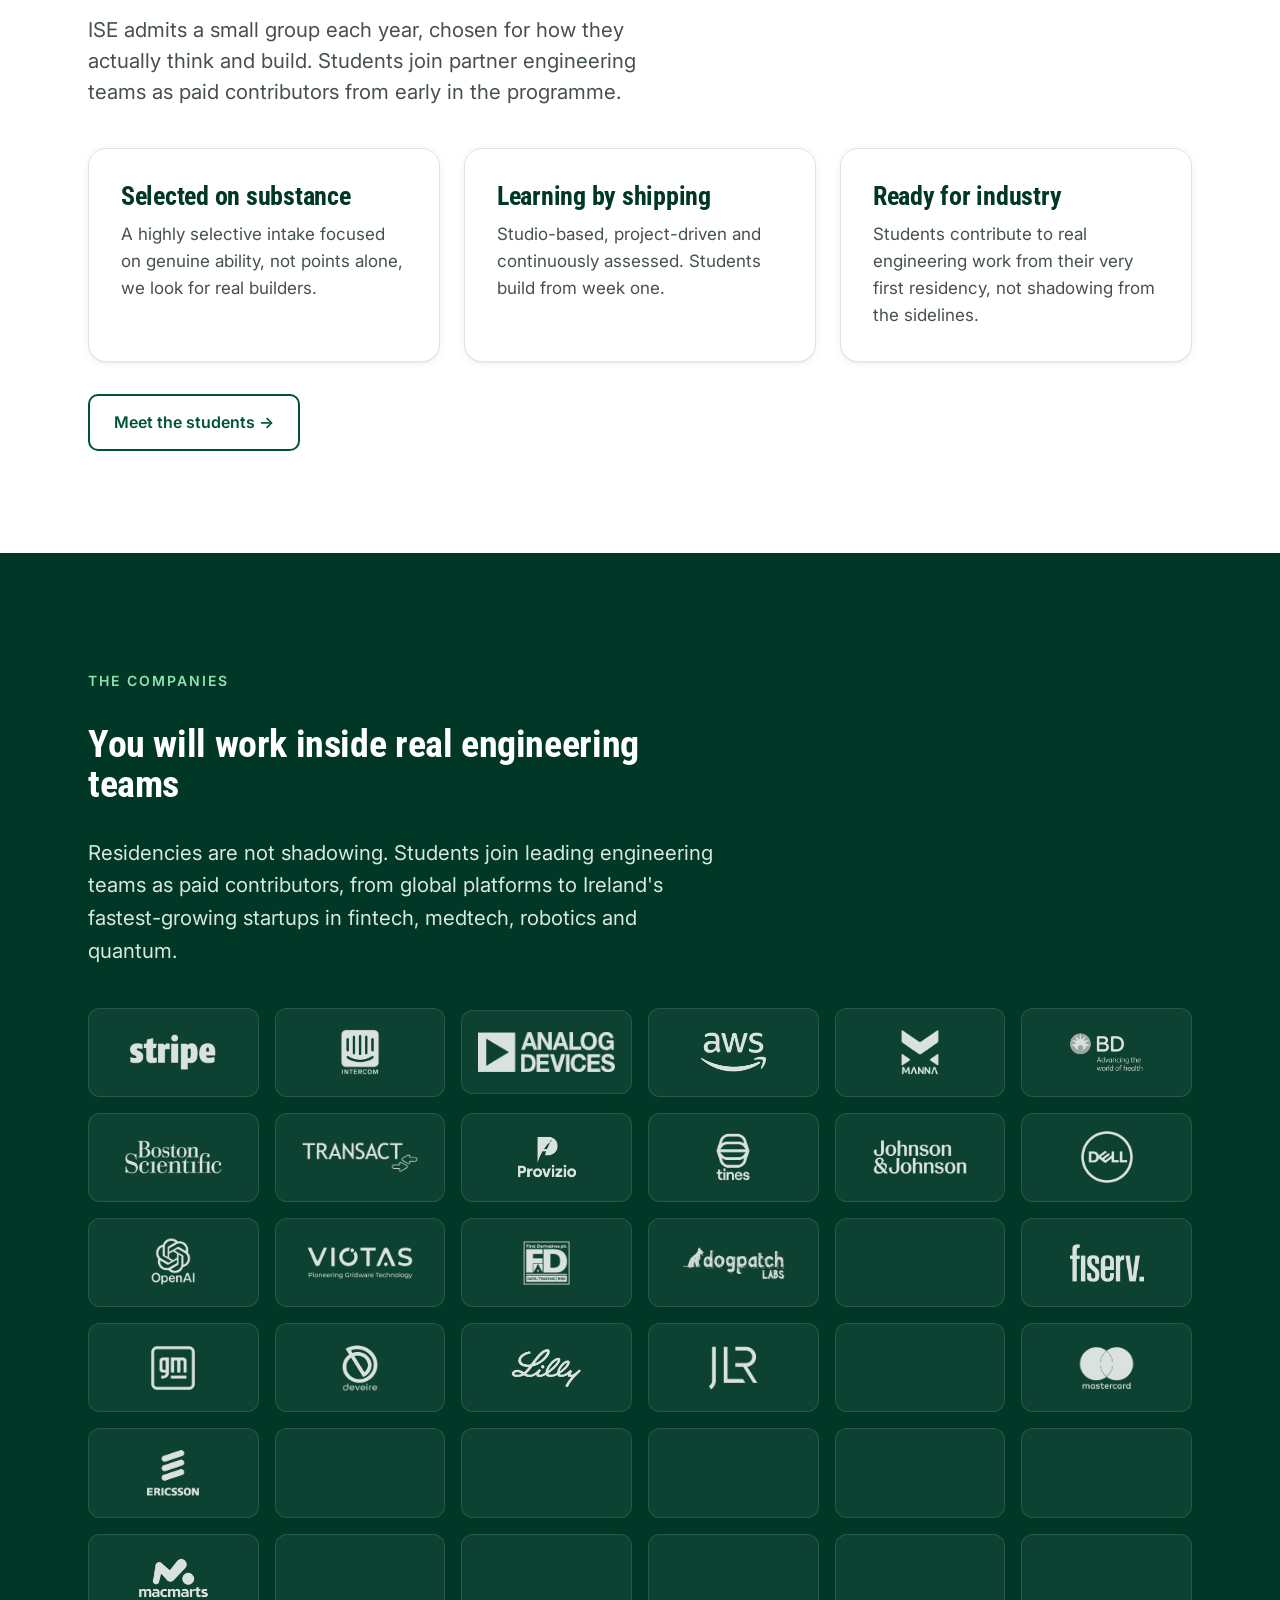
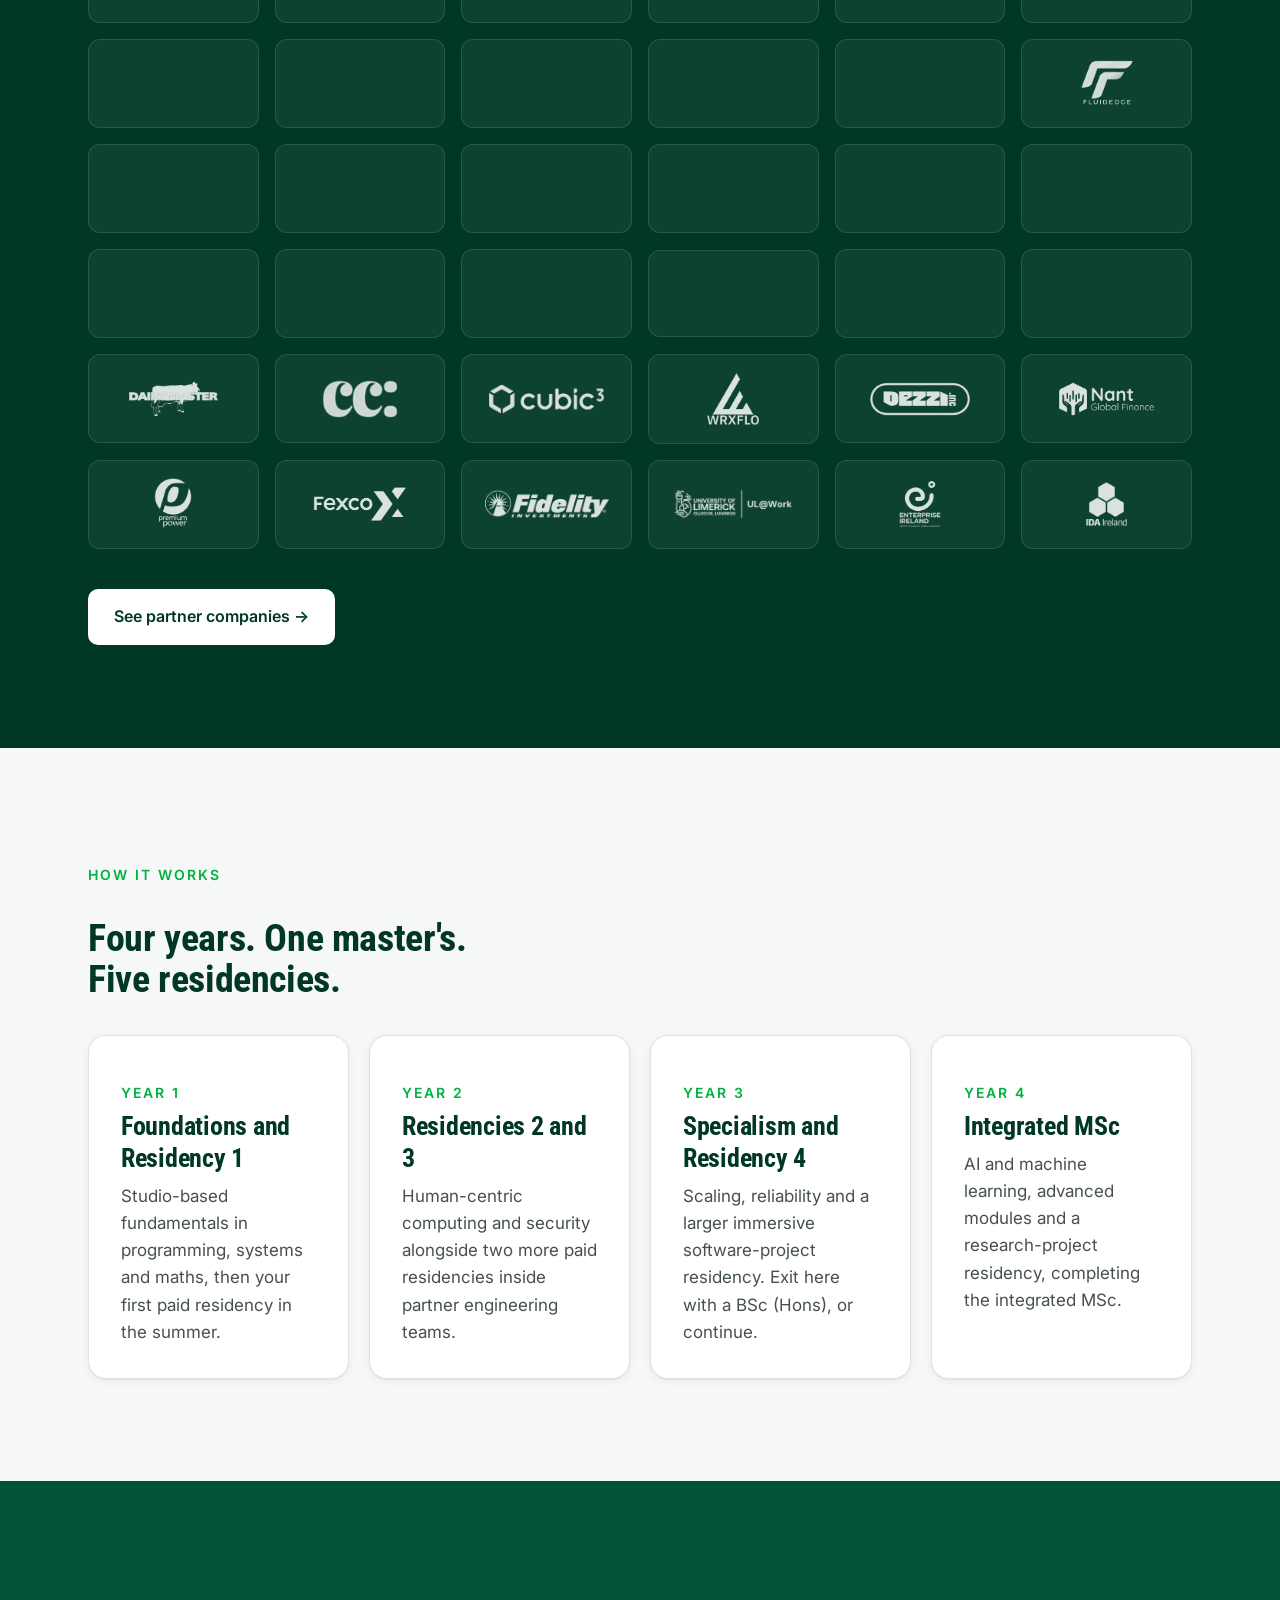
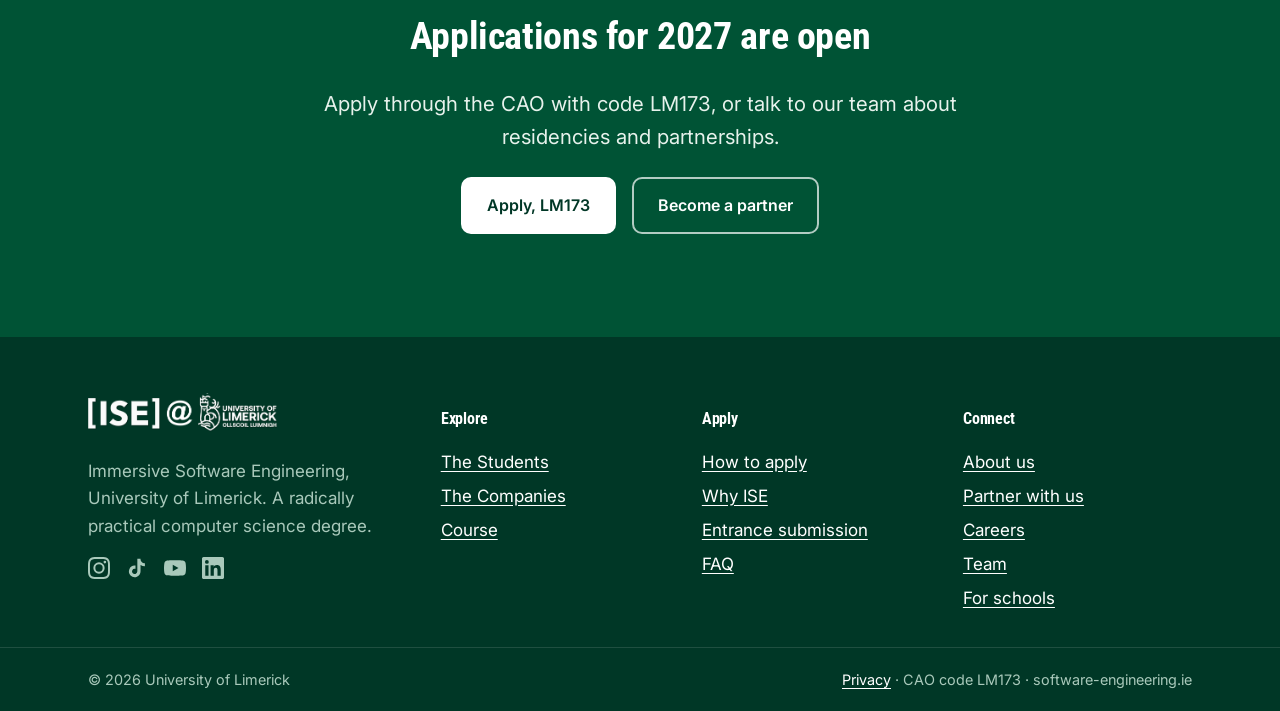
